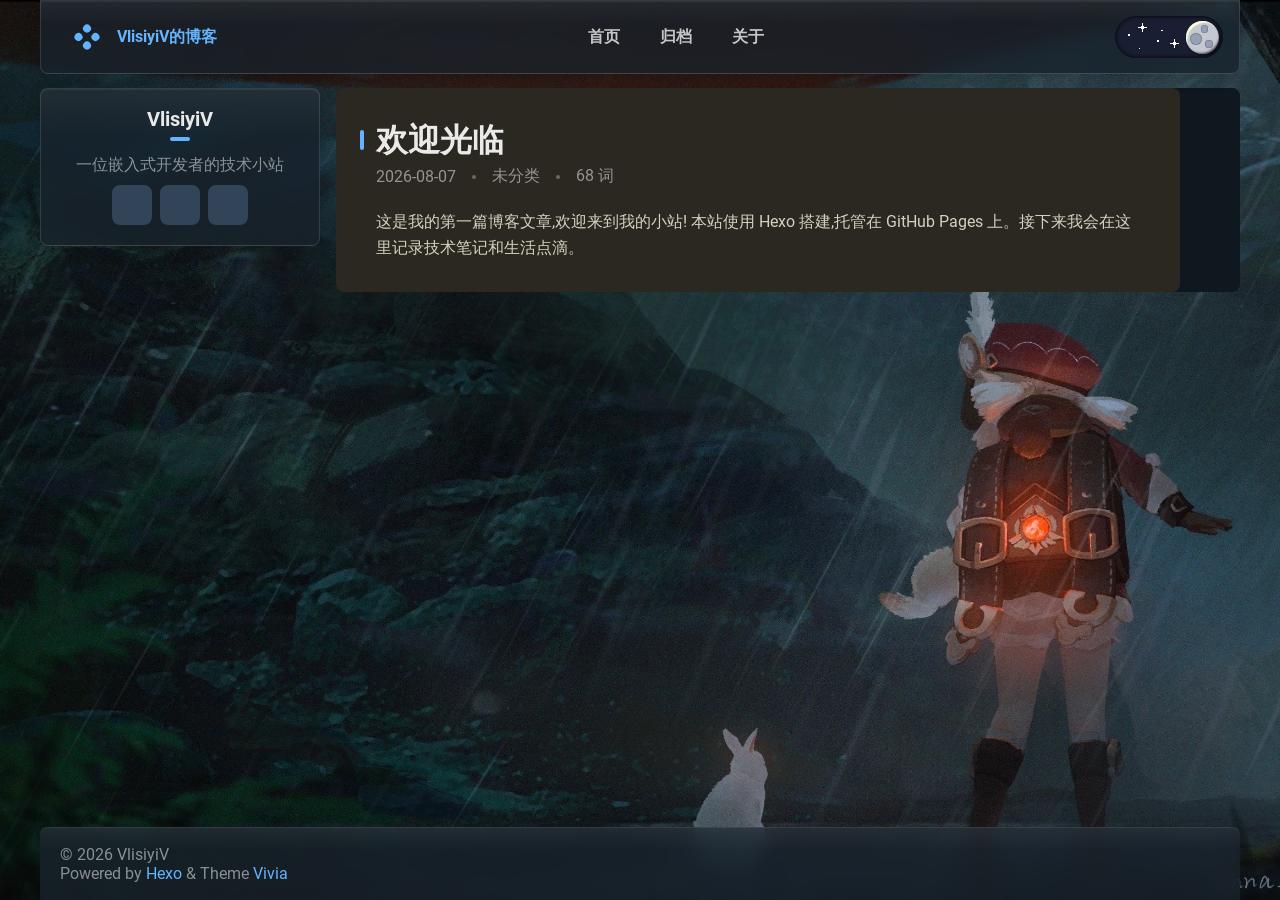
==== index.html @ 34c30e83 "Site updated: 2026-08-07 17:20:57" ====
<!DOCTYPE html>


<html theme="dark" showBanner="true" hasBanner="false" > 
<link href="https://cdn.staticfile.org/font-awesome/6.4.2/css/fontawesome.min.css" rel="stylesheet">
<link href="https://cdn.staticfile.org/font-awesome/6.4.2/css/brands.min.css" rel="stylesheet">
<link href="https://cdn.staticfile.org/font-awesome/6.4.2/css/solid.min.css" rel="stylesheet">
<script src="/js/color.global.min.js" ></script>
<script src="/js/load-settings.js" ></script>
<head>
  <meta charset="utf-8">
  
  
  

  
  <title>VlisiyiV的博客</title>
  <meta name="viewport" content="width=device-width, initial-scale=1, shrink-to-fit=no">

  <link rel="preload" href="/css/fonts/Roboto-Regular.ttf" as="font" type="font/ttf" crossorigin="anonymous">
  <link rel="preload" href="/css/fonts/Roboto-Bold.ttf" as="font" type="font/ttf" crossorigin="anonymous">

  <meta name="description" content="VlisiyiV 的个人博客，分享嵌入式开发、硬件 DIY、树莓派、ESP8266&#x2F;ESP32 单片机等折腾经验">
<meta property="og:type" content="website">
<meta property="og:title" content="VlisiyiV的博客">
<meta property="og:url" content="https://blog.033280721.xyz/index.html">
<meta property="og:site_name" content="VlisiyiV的博客">
<meta property="og:description" content="VlisiyiV 的个人博客，分享嵌入式开发、硬件 DIY、树莓派、ESP8266&#x2F;ESP32 单片机等折腾经验">
<meta property="og:locale" content="zh_CN">
<meta property="article:author" content="VlisiyiV">
<meta property="article:tag" content="ESP32">
<meta property="article:tag" content="ESP8266">
<meta property="article:tag" content="单片机">
<meta property="article:tag" content="博客">
<meta property="article:tag" content="嵌入式开发">
<meta property="article:tag" content="树莓派">
<meta property="article:tag" content="硬件DIY">
<meta name="twitter:card" content="summary">
  
  
    <link rel="icon" media="(prefers-color-scheme: light)" href="/images/favicon-light-32.png" sizes="32x32">
    <link rel="icon" media="(prefers-color-scheme: light)" href="/images/favicon-light-128.png" sizes="128x128">
    <link rel="icon" media="(prefers-color-scheme: light)" href="/images/favicon-light-180.png" sizes="180x180">
    <link rel="icon" media="(prefers-color-scheme: light)" href="/images/favicon-light-192.png" sizes="192x192">
    <link rel="icon" media="(prefers-color-scheme: dark)" href="/images/favicon-dark-32.png" sizes="32x32">
    <link rel="icon" media="(prefers-color-scheme: dark)" href="/images/favicon-dark-128.png" sizes="128x128">
    <link rel="icon" media="(prefers-color-scheme: dark)" href="/images/favicon-dark-180.png" sizes="180x180">
    <link rel="icon" media="(prefers-color-scheme: dark)" href="/images/favicon-dark-192.png" sizes="192x192">
  
  
  <link rel="stylesheet" href="/css/style.css?v=20260807t">
<meta name="generator" content="Hexo 8.1.2"></head>

<body>
  
   
  <div id="main-grid" class="  ">
    <div id="nav" class=" is_home "  >
      <navbar id="navbar">
  <nav id="title-nav">
    <a href="/">
      <div id="vivia-logo">
        <div class="dot"></div>
        <div class="dot"></div>
        <div class="dot"></div>
        <div class="dot"></div>
      </div>
      <div>VlisiyiV的博客 </div>
    </a>
  </nav>
  <nav id="main-nav">
    
      <a class="main-nav-link" href="/">首页</a>
    
      <a class="main-nav-link" href="/archives">归档</a>
    
      <a class="main-nav-link" href="/about">关于</a>
    
  </nav>
  <nav id="sub-nav">
    <div id="daynight-btn" class="nav-icon" title="toggle_theme">
      <div class="dn-components">
        <div class="dn-main-button">
          <div class="dn-moon"></div>
          <div class="dn-moon"></div>
          <div class="dn-moon"></div>
        </div>
        <div class="dn-daytime-backgrond"></div>
        <div class="dn-daytime-backgrond"></div>
        <div class="dn-daytime-backgrond"></div>
        <div class="dn-cloud">
          <div class="dn-cloud-son"></div>
          <div class="dn-cloud-son"></div>
          <div class="dn-cloud-son"></div>
          <div class="dn-cloud-son"></div>
          <div class="dn-cloud-son"></div>
          <div class="dn-cloud-son"></div>
        </div>
        <div class="dn-cloud dn-cloud-light">
          <div class="dn-cloud-son"></div>
          <div class="dn-cloud-son"></div>
          <div class="dn-cloud-son"></div>
          <div class="dn-cloud-son"></div>
          <div class="dn-cloud-son"></div>
          <div class="dn-cloud-son"></div>
        </div>
        <div class="dn-stars">
          <div class="dn-star big"><div class="dn-star-son"></div><div class="dn-star-son"></div><div class="dn-star-son"></div><div class="dn-star-son"></div></div>
          <div class="dn-star big"><div class="dn-star-son"></div><div class="dn-star-son"></div><div class="dn-star-son"></div><div class="dn-star-son"></div></div>
          <div class="dn-star medium"><div class="dn-star-son"></div><div class="dn-star-son"></div><div class="dn-star-son"></div><div class="dn-star-son"></div></div>
          <div class="dn-star medium"><div class="dn-star-son"></div><div class="dn-star-son"></div><div class="dn-star-son"></div><div class="dn-star-son"></div></div>
          <div class="dn-star small"><div class="dn-star-son"></div><div class="dn-star-son"></div><div class="dn-star-son"></div><div class="dn-star-son"></div></div>
          <div class="dn-star small"><div class="dn-star-son"></div><div class="dn-star-son"></div><div class="dn-star-son"></div><div class="dn-star-son"></div></div>
        </div>
      </div>
    </div>
    
    <div id="nav-menu-btn" class="nav-icon">
      <svg xmlns="http://www.w3.org/2000/svg" height="20" viewBox="0 -960 960 960" width="20"><path d="M177.37-252.282q-17.453 0-29.477-11.964-12.024-11.963-12.024-29.326t12.024-29.537q12.024-12.174 29.477-12.174h605.26q17.453 0 29.477 11.964 12.024 11.963 12.024 29.326t-12.024 29.537q-12.024 12.174-29.477 12.174H177.37Zm0-186.218q-17.453 0-29.477-11.963-12.024-11.964-12.024-29.326 0-17.363 12.024-29.537T177.37-521.5h605.26q17.453 0 29.477 11.963 12.024 11.964 12.024 29.326 0 17.363-12.024 29.537T782.63-438.5H177.37Zm0-186.217q-17.453 0-29.477-11.964-12.024-11.963-12.024-29.326t12.024-29.537q12.024-12.174 29.477-12.174h605.26q17.453 0 29.477 11.964 12.024 11.963 12.024 29.326t-12.024 29.537q-12.024 12.174-29.477 12.174H177.37Z"/></svg>
    </div>
  </nav>
</navbar>
<div id="nav-dropdown" class="hidden">
  <div id="dropdown-link-list">
    
      <a class="nav-dropdown-link" href="/">首页</a>
    
      <a class="nav-dropdown-link" href="/archives">归档</a>
    
      <a class="nav-dropdown-link" href="/about">关于</a>
    
     
    </div>
</div>
<script>
  let dropdownBtn = document.getElementById("nav-menu-btn");
  let dropdownEle = document.getElementById("nav-dropdown");
  dropdownBtn.onclick = function() {
    dropdownEle.classList.toggle("hidden");
  }
</script>
    </div>
    <div id="sidebar-wrapper">
      <sidebar id="sidebar">
  
    <div class="widget-wrap">
  <div class="info-card">
    <div class="avatar">
      
      <div class="img-dim"></div>
    </div>
    <div class="info">
      <div class="username">VlisiyiV </div>
      <div class="dot"></div>
      <div class="subtitle">一位嵌入式开发者的技术小站 </div>
      <div class="link-list">
        
          <a class="link-btn" target="_blank" rel="noopener" href="https://github.com/VlisiyiV" title="GitHub"><i class="fa-brands fa-github"></i></a>
        
          <a class="link-btn" target="_blank" rel="noopener" href="https://space.bilibili.com/592669612" title="Bilibili"><i class="fa-brands fa-bilibili"></i></a>
        
          <a class="link-btn" href="mailto:lisiyi@033280721.xyz" title="Email"><i class="fa-solid fa-envelope"></i></a>
         
      </div>  
    </div>
  </div>
</div>

  
  <div class="sticky">
    
      



    
      

    
  </div>
</sidebar>
    </div>
    <div id="content-body">
      
   


<article id="post-welcome" class="h-entry article article-type-post" itemprop="blogPost" itemscope itemtype="https://schema.org/BlogPosting">
   
  <div class="article-inner">
    <div class="article-main">
      <header class="article-header">
        
<div class="main-title-bar">
  <div class="main-title-dot"></div>
  
    
      <h1 itemprop="name">
        <a class="p-name article-title" href="/2026/08/07/welcome/">欢迎光临</a>
      </h1>
    
  
</div>

        <div class='meta-info-bar'>
          <div class="meta-info">
  <time class="dt-published" datetime="2026-08-07T05:35:00.000Z" itemprop="datePublished">2026-08-07</time>
</div>
          <div class="need-seperator meta-info">
            <div class="meta-cate-flex">
  
    未分类 
   
</div>
  
          </div>
          <div class="wordcount need-seperator meta-info">
            68 词 
          </div>
        </div>
        
      </header>
      <div class="e-content article-entry" itemprop="articleBody">
        
          <div class="truncate-text">
            
              这是我的第一篇博客文章,欢迎来到我的小站!
本站使用 Hexo 搭建,托管在 GitHub Pages 上。接下来我会在这里记录技术笔记和生活点滴。

            
          </div>
        
      </div>

         
    </div>
    
     
    <a class="right-panel  non-pic  "
      
      href="/2026/08/07/welcome/" 
    >
       
      <i class="fa-solid fa-angle-right non-pic"></i>
       
    </a>
     
  </div>
  
</article>











    </div>
    <div id="footer-wrapper">
      <footer id="footer">
  
  <div id="footer-info" class="inner">
    
    &copy; 2026 VlisiyiV<br>
    Powered by <a href="https://hexo.io/" target="_blank">Hexo</a> & Theme <a target="_blank" rel="noopener" href="https://github.com/saicaca/hexo-theme-vivia">Vivia</a>
  </div>
</footer>

    </div>
    <div class="back-to-top-wrapper">
    <button id="back-to-top-btn" class="back-to-top-btn hide" onclick="topFunction()">
        <i class="fa-solid fa-angle-up"></i>
    </button>
</div>

<script>
    function topFunction() {
        window.scroll({ top: 0, behavior: 'smooth' });
    }
    let btn = document.getElementById('back-to-top-btn');
    function scrollFunction() {
        if (document.body.scrollTop > 600 || document.documentElement.scrollTop > 600) {
            btn.classList.remove('hide')
        } else {
            btn.classList.add('hide')
        }
    }
    window.onscroll = function() {
        scrollFunction();
    }
</script>

  </div>
  <script src="/js/light-dark-switch.js"></script>
</body>
</html>
---- css/style.css ----
:root {
  --neut-L90: rgba(255,255,255,0.9);
  --neut-L75: rgba(255,255,255,0.75);
  --neut-L50: rgba(255,255,255,0.5);
  --neut-L30: rgba(255,255,255,0.3);
  --neut-L10: rgba(255,255,255,0.1);
  --banner-dim: rgba(0,0,0,0.2);
  --primary-hue: 250;
  --glass-bg: rgba(26,34,43,0.8);
  --glass-shine: rgba(255,255,255,0.05);
  --glass-border: rgba(255,255,255,0.12);
  --main-title: rgba(255,255,255,0.9);
  --btn-content: var(--neut-L75);
  --btn-content-hover: var(--btn-content);
  --card-btn-bg: var(--card-background);
  --card-btn-icon: var(--primary);
  --btn-text-neutral-text: var(--neut-L75);
  --btn-text-content: var(--primary);
  --btn-text-light-text: var(--primary);
  --title-hover: var(--primary);
  --light-dot: var(--primary);
  --article-meta: rgba(255,255,255,0.5);
  --article-text: rgba(245,238,218,0.85);
  --info-name: rgba(255,255,255,0.9);
  --info-sub: rgba(255,255,255,0.5);
  --link: var(--primary);
  --color-picker-border: var(--primary);
  --color-picker-thumb: var(--primary);
  --pagenav-curr-bg: var(--primary);
  --widget-title: var(--main-title);
  --archive-year: var(--neut-L75);
  --archive-date: var(--neut-L50);
  --archive-title: var(--neut-L75);
  --archive-tags: var(--neut-L30);
  --archive-dashline: var(--neut-L10);
  --primary-btn-bg: var(--primary);
  --img-overlay: rgba(0,0,0,0.1);
  --sidebar-width: 280px;
  --display-light-icon: 0;
  --display-dark-icon: 1;
}
@supports (color: oklch(0 0 0)) {
  :root {
    --primary: oklch(0.75 0.14 var(--primary-hue));
    --nav-dropdown-bg: oklch(0.2 0.02 var(--primary-hue));
    --page-background: oklch(0.16 0.014 var(--primary-hue));
    --card-background: oklch(0.25 0.02 var(--primary-hue));
    --btn-bg: oklch(0.38 0.04 var(--primary-hue));
    --btn-hover: oklch(0.45 0.045 var(--primary-hue));
    --btn-active: oklch(0.5 0.05 var(--primary-hue));
    --card-btn-hover: oklch(0.3 0.03 var(--primary-hue));
    --card-btn-active: oklch(0.35 0.035 var(--primary-hue));
    --btn-text-hover: oklch(0.2 0.02 var(--primary-hue));
    --btn-text-active: oklch(0.17 0.017 var(--primary-hue));
    --timeline-dim-dot: oklch(0.5 0.05 var(--primary-hue));
    --title-active: oklch(0.65 0.12 var(--primary-hue));
    --tag-dot: oklch(0.25 0.02 var(--primary-hue));
    --highlight-selection: oklch(0.35 0.035 var(--primary-hue));
    --article-code-bg: oklch(0.4 0.04 var(--primary-hue));
    --article-block: oklch(0.2 0.02 var(--primary-hue));
    --link-hover-bg: oklch(0.4 0.08 var(--primary-hue));
    --link-active-bg: oklch(0.35 0.07 var(--primary-hue));
    --blockquote-bg: oklch(0.2 0.02 var(--primary-hue));
    --color-picker-range: oklch(0.4 0.04 var(--primary-hue));
    --badge-bg: oklch(0.75 0.12 var(--primary-hue));
    --text-on-light: oklch(0.25 0.02 var(--primary-hue));
    --pagenav-curr-text: oklch(0.25 0.02 var(--primary-hue));
    --input-field: oklch(0.2 0.02 var(--primary-hue));
    --primary-btn-text: oklch(0.25 0.02 var(--primary-hue));
    --enter-btn-bg: oklch(0.2 0.02 var(--primary-hue));
    --enter-btn-hover: oklch(0.3 0.03 var(--primary-hue));
    --enter-btn-active: oklch(0.35 0.035 var(--primary-hue));
    --selection-bg: oklch(0.4 0.08 var(--primary-hue));
    --code-block-selection-bg: oklch(0.4 0.08 var(--primary-hue));
  }
}
@supports not (color: oklch(0 0 0)) {
  :root {
    --primary: #63b3ff;
    --nav-dropdown-bg: #0f171f;
    --page-background: #090e13;
    --card-background: #1a222b;
    --btn-bg: #324457;
    --btn-hover: #42576e;
    --btn-active: #4d667f;
    --card-btn-hover: #222f3c;
    --card-btn-active: #2d3c4c;
    --btn-text-hover: #0f171f;
    --btn-text-active: #0a1017;
    --timeline-dim-dot: #4d667f;
    --title-active: #5194d5;
    --tag-dot: #1a222b;
    --highlight-selection: #2d3c4c;
    --article-code-bg: #374a5d;
    --article-block: #0f171f;
    --link-hover-bg: #224a71;
    --link-active-bg: #1b3c5d;
    --blockquote-bg: #0f171f;
    --color-picker-range: #374a5d;
    --badge-bg: #70b3f7;
    --text-on-light: #1a222b;
    --pagenav-curr-text: #1a222b;
    --input-field: #0f171f;
    --primary-btn-text: #1a222b;
    --enter-btn-bg: #0f171f;
    --enter-btn-hover: #222f3c;
    --enter-btn-active: #2d3c4c;
    --selection-bg: #224a71;
    --code-block-selection-bg: #224a71;
  }
}
:root[theme='light'] {
  --card-background: #fff;
  --glass-bg: rgba(255,255,255,0.6);
  --glass-shine: rgba(255,255,255,0.45);
  --glass-border: rgba(255,255,255,0.65);
  --banner-dim: none;
  --neut-L90: rgba(0,0,0,0.9);
  --neut-L75: rgba(0,0,0,0.75);
  --neut-L50: rgba(0,0,0,0.5);
  --neut-L30: rgba(0,0,0,0.3);
  --neut-L10: rgba(0,0,0,0.1);
  --main-title: rgba(0,0,0,0.9);
  --article-meta: rgba(0,0,0,0.5);
  --article-text: rgba(85,85,85,0.85);
  --btn-text-neutral-text: rgba(0,0,0,0.75);
  --info-name: rgba(0,0,0,0.9);
  --info-sub: rgba(0,0,0,0.5);
  --tag-dot: var(--btn-content);
  --img-overlay: rgba(0,0,0,0);
  --pagenav-curr-text: rgba(255,255,255,0.9);
  --primary-btn-text: rgba(255,255,255,0.9);
  --display-light-icon: 1;
  --display-dark-icon: 0;
}
@supports (color: oklch(0 0 0)) {
  :root[theme='light'] {
    --primary: oklch(0.7 0.14 var(--primary-hue));
    --page-background: oklch(0.95 0.01 var(--primary-hue));
    --nav-dropdown-bg: oklch(0.98 0.005 var(--primary-hue));
    --btn-bg: oklch(0.95 0.025 var(--primary-hue));
    --btn-content: oklch(0.55 0.12 var(--primary-hue));
    --btn-hover: oklch(0.9 0.05 var(--primary-hue));
    --btn-active: oklch(0.85 0.08 var(--primary-hue));
    --btn-text-hover: oklch(0.95 0.025 var(--primary-hue));
    --btn-text-active: oklch(0.98 0.01 var(--primary-hue));
    --btn-text-content: oklch(0.7 0.14 var(--primary-hue));
    --card-btn-hover: oklch(0.98 0.005 var(--primary-hue));
    --card-btn-active: oklch(0.9 0.03 var(--primary-hue));
    --title-active: oklch(0.6 0.12 var(--primary-hue));
    --link-hover-bg: oklch(0.95 0.025 var(--primary-hue));
    --link-active-bg: oklch(0.9 0.05 var(--primary-hue));
    --article-code-bg: oklch(0.95 0.02 var(--primary-hue));
    --blockquote-bg: oklch(0.98 0.005 var(--primary-hue));
    --badge-bg: oklch(0.95 0.02 var(--primary-hue));
    --text-on-light: oklch(0.55 0.12 var(--primary-hue));
    --color-picker-range: oklch(0.95 0.02 var(--primary-hue));
    --input-field: oklch(0.98 0.005 var(--primary-hue));
    --enter-btn-bg: oklch(0.98 0.005 var(--primary-hue));
    --enter-btn-hover: oklch(0.96 0.015 var(--primary-hue));
    --enter-btn-active: oklch(0.9 0.03 var(--primary-hue));
    --selection-bg: oklch(0.9 0.05 var(--primary-hue));
  }
}
@supports not (color: oklch(0 0 0)) {
  :root[theme='light'] {
    --primary: #53a3f2;
    --page-background: #eaeff5;
    --nav-dropdown-bg: #f6f9fc;
    --btn-bg: #e2f0ff;
    --btn-content: #3275b4;
    --btn-hover: #c6e1ff;
    --btn-active: #a6d2ff;
    --btn-text-hover: #e2f0ff;
    --btn-text-active: #f4f9ff;
    --btn-text-content: #53a3f2;
    --card-btn-hover: #f6f9fc;
    --card-btn-active: #d0e0f2;
    --title-active: #4284c5;
    --link-hover-bg: #e2f0ff;
    --link-active-bg: #c6e1ff;
    --article-code-bg: #e5f0fc;
    --blockquote-bg: #f6f9fc;
    --badge-bg: #e5f0fc;
    --text-on-light: #3275b4;
    --color-picker-range: #e5f0fc;
    --input-field: #f6f9fc;
    --enter-btn-bg: #f6f9fc;
    --enter-btn-hover: #ebf3fc;
    --enter-btn-active: #d0e0f2;
    --selection-bg: #c6e1ff;
  }
}
body {
  width: 100%;
}
body:before,
body:after {
  content: "";
  display: table;
}
body:after {
  clear: both;
}
html,
body,
div,
span,
applet,
object,
iframe,
h1,
h2,
h3,
h4,
h5,
h6,
p,
blockquote,
pre,
a,
abbr,
acronym,
address,
big,
cite,
code,
del,
dfn,
em,
img,
ins,
kbd,
q,
s,
samp,
small,
strike,
strong,
sub,
sup,
tt,
var,
dl,
dt,
dd,
ol,
ul,
li,
fieldset,
form,
label,
legend,
table,
caption,
tbody,
tfoot,
thead,
tr,
th,
td {
  margin: 0;
  padding: 0;
  border: 0;
  outline: 0;
  font-weight: inherit;
  font-style: inherit;
  font-family: inherit;
  font-size: 100%;
  vertical-align: baseline;
}
body {
  line-height: 1;
  color: #000;
  background: #fff;
}
ol,
ul {
  list-style: none;
}
table {
  border-collapse: separate;
  border-spacing: 0;
  vertical-align: middle;
}
caption,
th,
td {
  text-align: left;
  font-weight: normal;
  vertical-align: middle;
}
a img {
  border: none;
}
a {
  text-decoration: none;
}
@font-face {
  font-family: Roboto;
  font-style: normal;
  font-weight: 400;
  src: url("fonts/Roboto-Regular.ttf") format("truetype");
}
@font-face {
  font-family: Roboto;
  font-style: normal;
  font-weight: 700;
  src: url("fonts/Roboto-Bold.ttf") format("truetype");
}
body,
#container {
  overflow-x: hidden;
  height: 100%;
}
body {
  font: 16px "Roboto", -apple-system, BlinkMacSystemFont, "Segoe UI", "Oxygen", "Ubuntu", "Cantarell", "Fira Sans", "Droid Sans", "Helvetica Neue", sans-serif;
  -webkit-text-size-adjust: 100%;
  background-color: #eef0f4;
  background-image: url("../images/bg-light.png");
  background-size: cover;
  background-position: center;
  background-repeat: no-repeat;
  background-attachment: fixed;
  isolation: isolate;
  -webkit-transition: background-color 0.5s ease-out, color 0.15s ease-out;
  -moz-transition: background-color 0.5s ease-out, color 0.15s ease-out;
  -ms-transition: background-color 0.5s ease-out, color 0.15s ease-out;
  transition: background-color 0.5s ease-out, color 0.15s ease-out;
}
body::before {
  content: '';
  position: fixed;
  top: 0;
  left: 0;
  width: 100%;
  height: 100%;
  background-image: url("../images/bg-dark.jpg");
  background-size: cover;
  background-position: center;
  background-repeat: no-repeat;
  background-color: #090e13;
  opacity: 0;
  -webkit-transition: opacity 0.5s ease-out;
  -moz-transition: opacity 0.5s ease-out;
  -ms-transition: opacity 0.5s ease-out;
  transition: opacity 0.5s ease-out;
  z-index: -1;
  pointer-events: none;
}
html[theme="dark"] body {
  background-color: #090e13;
}
html[theme="dark"] body::before {
  opacity: 1;
}

#main-grid {
  grid-template-columns: min(30%, var(--sidebar-width)) auto;
  grid-template-rows: auto auto auto;
}
#main-grid.right-sidebar {
  grid-template-columns: auto min(30%, var(--sidebar-width));
}
#main-grid {
  display: grid;
  max-width: 1200px;
  min-height: 100vh;
  grid-template-rows: auto 1fr auto;
  margin: auto;
  position: relative;
  grid-gap: 16px;
}
#main-grid #nav {
  grid-column-start: 1;
  grid-column-end: 3;
  -webkit-transition: height 0.15s ease-out;
  -moz-transition: height 0.15s ease-out;
  -ms-transition: height 0.15s ease-out;
  transition: height 0.15s ease-out;
}
#main-grid #sidebar-wrapper {
  grid-row: 2;
  grid-column: 1;
}
#main-grid #content-body {
  grid-column: 2;
  grid-row: 2;
  overflow: auto;
}
#main-grid #footer-wrapper {
  grid-row: 3;
  grid-column-start: 1;
  grid-column-end: 3;
}
#main-grid.right-sidebar #sidebar-wrapper {
  grid-column: 2;
}
#main-grid.right-sidebar #content-body {
  grid-column: 1;
}
@media screen and (max-width: 767px) {
  #main-grid {
    grid-template-columns: auto auto;
  }
  #main-grid #sidebar-wrapper {
    grid-row: 3;
    grid-column-start: 1;
    grid-column-end: 3;
    margin-top: 48px;
  }
  #main-grid #content-body {
    grid-column-start: 1;
    grid-column-end: 3;
  }
  #main-grid #footer-wrapper {
    grid-row: 4;
  }
}
@media screen and (min-width: 768px) and (max-width: 1023px) {
  #main-grid {
    grid-template-columns: auto auto;
  }
  #main-grid #sidebar-wrapper {
    grid-row: 3;
    grid-column-start: 1;
    grid-column-end: 3;
    margin-top: 48px;
  }
  #main-grid #content-body {
    grid-column-start: 1;
    grid-column-end: 3;
  }
  #main-grid #footer-wrapper {
    grid-row: 4;
  }
}
#main {
  position: relative;
}
.clear {
  clear: both;
}
#container {
  position: relative;
}
#back-to-top-btn {
  filter: drop-shadow(0px 4px 4px rgba(0,0,0,0.01));
}
.img-dim {
  width: 100%;
  height: 100%;
  background: var(--img-overlay);
  position: absolute;
  -webkit-transition: background 0.15s ease-out;
  -moz-transition: background 0.15s ease-out;
  -ms-transition: background 0.15s ease-out;
  transition: background 0.15s ease-out;
}
::selection {
  background-color: var(--selection-bg);
}
.article-date,
.article-category-link,
.archive-year {
  text-decoration: none;
  text-transform: uppercase;
  letter-spacing: 2px;
  color: #999;
  margin-bottom: 1em;
  margin-left: 5px;
  line-height: 1em;
  text-shadow: 0 1px #fff;
  font-weight: bold;
}
.archive-article-inner {
  background: #fff;
  -webkit-box-shadow: 1px 2px 3px #ddd;
  box-shadow: 1px 2px 3px #ddd;
  border: 1px solid #ddd;
  border-radius: 3px;
}
navbar,
.article-inner,
#article-nav .article-nav-btn,
.comment-card,
.wl-comment-card,
#page-nav #num-bar,
#page-nav .page-nav-btn,
.archive-main-card,
.back-to-top-btn,
.widget,
.info-card {
  background: var(--card-background);
  border-radius: 8px;
  -webkit-transition: background 0.15s ease-out;
  -moz-transition: background 0.15s ease-out;
  -ms-transition: background 0.15s ease-out;
  transition: background 0.15s ease-out;
}
navbar,
#page-nav #num-bar,
#page-nav .page-nav-btn,
.archive-main-card,
.widget,
.info-card {
  background: -webkit-linear-gradient(270deg, var(--glass-shine), transparent 30%), var(--glass-bg);
  background: -moz-linear-gradient(270deg, var(--glass-shine), transparent 30%), var(--glass-bg);
  background: -ms-linear-gradient(270deg, var(--glass-shine), transparent 30%), var(--glass-bg);
  background: linear-gradient(180deg, var(--glass-shine), transparent 30%), var(--glass-bg);
  backdrop-filter: blur(10px) saturate(1.6);
  -webkit-backdrop-filter: blur(10px) saturate(1.6);
  border: 1px solid var(--glass-border);
  -webkit-box-shadow: inset 0 1px 0 rgba(255,255,255,0.06), 0 4px 16px rgba(0,0,0,0.1);
  box-shadow: inset 0 1px 0 rgba(255,255,255,0.06), 0 4px 16px rgba(0,0,0,0.1);
}
.article-tag-list-link,
.widget-tag-list-link,
.info-card .link-list .link-btn {
  background: var(--btn-bg);
  border-radius: 8px;
  color: var(--btn-content);
  -webkit-transition: background 0.15s ease-out, color 0.15s ease-out;
  -moz-transition: background 0.15s ease-out, color 0.15s ease-out;
  -ms-transition: background 0.15s ease-out, color 0.15s ease-out;
  transition: background 0.15s ease-out, color 0.15s ease-out;
  cursor: pointer;
  border: none;
  display: -webkit-box;
  display: -moz-box;
  display: -webkit-flex;
  display: -ms-flexbox;
  display: box;
  display: flex;
  -webkit-box-pack: center;
  -moz-box-pack: center;
  -ms-flex-pack: center;
  -webkit-justify-content: center;
  justify-content: center;
  -webkit-box-align: center;
  -moz-box-align: center;
  -ms-flex-align: center;
  -webkit-align-items: center;
  align-items: center;
}
.article-tag-list-link:hover,
.widget-tag-list-link:hover,
.info-card .link-list .link-btn:hover {
  color: var(--btn-content-hover);
  background: var(--btn-hover);
}
.article-tag-list-link:active,
.widget-tag-list-link:active,
.info-card .link-list .link-btn:active {
  background: var(--btn-active);
}
#article-nav .article-nav-btn,
.back-to-top-btn {
  display: -webkit-box;
  display: -moz-box;
  display: -webkit-flex;
  display: -ms-flexbox;
  display: box;
  display: flex;
  -webkit-box-pack: center;
  -moz-box-pack: center;
  -ms-flex-pack: center;
  -webkit-justify-content: center;
  justify-content: center;
  -webkit-box-align: center;
  -moz-box-align: center;
  -ms-flex-align: center;
  -webkit-align-items: center;
  align-items: center;
}
#article-nav .article-nav-btn:hover,
.back-to-top-btn:hover {
  background: var(--card-btn-hover);
}
#article-nav .article-nav-btn:active,
.back-to-top-btn:active {
  background: var(--card-btn-active);
}
.article-tag-list-link,
.widget-tag-list-link {
  height: 32px;
  padding: 0 12px;
  font-size: 14px;
}
.article-title,
.comment-card .main-title,
.wl-comment-card .main-title,
.archive-main-card .archive-title {
  text-decoration: none;
  font-size: 32px;
  font-weight: bold;
  color: var(--main-title);
  line-height: 40px;
  -webkit-transition: color 0.15s ease-out;
  -moz-transition: color 0.15s ease-out;
  -ms-transition: color 0.15s ease-out;
  transition: color 0.15s ease-out;
  position: relative;
}
@media screen and (max-width: 767px) {
  .article-title,
  .comment-card .main-title,
  .wl-comment-card .main-title,
  .archive-main-card .archive-title {
    font-size: 28px;
  }
}
.article-entry a,
#footer a {
  color: var(--link);
  border-radius: 6px;
  -webkit-transition: background 0.15s ease-out, color 0.15s ease-out, outline 0.15s ease-out;
  -moz-transition: background 0.15s ease-out, color 0.15s ease-out, outline 0.15s ease-out;
  -ms-transition: background 0.15s ease-out, color 0.15s ease-out, outline 0.15s ease-out;
  transition: background 0.15s ease-out, color 0.15s ease-out, outline 0.15s ease-out;
  padding: 3px;
  margin: -3px;
}
.article-entry a:hover,
#footer a:hover {
  background: var(--link-hover-bg);
}
.article-entry a:active,
#footer a:active {
  background: var(--link-active-bg);
}
.article-entry h1,
.widget h1 {
  font-size: 2em;
}
.article-entry h2,
.widget h2 {
  font-size: 1.5em;
}
.article-entry h3,
.widget h3 {
  font-size: 1.3em;
}
.article-entry h4,
.widget h4 {
  font-size: 1.2em;
}
.article-entry h5,
.widget h5 {
  font-size: 1em;
}
.article-entry h6,
.widget h6 {
  font-size: 1em;
  color: #999;
}
.article-entry hr,
.widget hr {
  border: 1px dashed #ddd;
}
.article-entry strong,
.widget strong {
  font-weight: bold;
}
.article-entry em,
.widget em,
.article-entry cite,
.widget cite {
  font-style: italic;
}
.article-entry sup,
.widget sup,
.article-entry sub,
.widget sub {
  font-size: 0.75em;
  line-height: 0;
  position: relative;
  vertical-align: baseline;
}
.article-entry sup,
.widget sup {
  top: -0.5em;
}
.article-entry sub,
.widget sub {
  bottom: -0.2em;
}
.article-entry small,
.widget small {
  font-size: 0.85em;
}
.article-entry acronym,
.widget acronym,
.article-entry abbr,
.widget abbr {
  border-bottom: 1px dotted;
}
.article-entry ul,
.widget ul,
.article-entry ol,
.widget ol,
.article-entry dl,
.widget dl {
  margin: 0 20px;
  line-height: 1.6em;
}
.article-entry ul ul,
.widget ul ul,
.article-entry ol ul,
.widget ol ul,
.article-entry ul ol,
.widget ul ol,
.article-entry ol ol,
.widget ol ol {
  margin-top: 0;
  margin-bottom: 0;
}
.article-entry ul,
.widget ul {
  list-style: disc;
}
.article-entry ol,
.widget ol {
  list-style: decimal;
}
.article-entry dt,
.widget dt {
  font-weight: bold;
}
:root #nav {
  height: 72px;
  z-index: 10;
}
@media screen and (max-width: 767px) {
  :root #nav {
    height: auto;
    min-height: 72px;
  }
}
@media screen and (min-width: 768px) and (max-width: 1023px) {
  :root #nav {
    height: auto;
    min-height: 72px;
  }
}
:root #banner {
  opacity: 0;
}
:root[showBanner="true"][hasBanner="true"] #nav {
  height: calc(40vh - 72px);
  filter: drop-shadow(0px 4px 4px rgba(0,0,0,0.04));
}
:root[showBanner="true"][hasBanner="true"] #nav.is_home {
  height: calc(60vh - 72px);
}
:root[showBanner="true"][hasBanner="true"] #banner {
  opacity: 1;
  top: 0;
}
@media screen and (min-width: 1024px) {
  :root[showBanner="true"][hasBanner="desktop"] #nav {
    height: calc(40vh - 72px);
    filter: drop-shadow(0px 4px 4px rgba(0,0,0,0.04));
  }
  :root[showBanner="true"][hasBanner="desktop"] #nav.is_home {
    height: calc(60vh - 72px);
  }
  :root[showBanner="true"][hasBanner="desktop"] #banner {
    opacity: 1;
    top: 0;
  }
}
html[theme="dark"] #banner-img-light {
  display: none;
}
html[theme="dark"] #banner-img-dark {
  display: block;
}
#banner {
  height: 40vh;
  width: 100%;
  position: absolute;
  overflow: hidden;
  -webkit-transition: opacity 0.15s ease-out, top 0.15s ease-out;
  -moz-transition: opacity 0.15s ease-out, top 0.15s ease-out;
  -ms-transition: opacity 0.15s ease-out, top 0.15s ease-out;
  transition: opacity 0.15s ease-out, top 0.15s ease-out;
  top: -40px;
}
#banner.hide {
  opacity: 0;
}
#banner.is_home {
  height: 60vh;
}
#banner img {
  height: 100%;
  width: 100%;
  object-fit: cover;
  object-position: center;
}
#banner #banner-img-dark {
  display: none;
}
#banner #banner-dim {
  height: 100%;
  width: 100%;
  position: absolute;
  top: 0;
  background: var(--banner-dim);
  -webkit-transition: background 0.15s ease-out;
  -moz-transition: background 0.15s ease-out;
  -ms-transition: background 0.15s ease-out;
  transition: background 0.15s ease-out;
}
navbar {
  height: 72px;
  display: -webkit-box;
  display: -moz-box;
  display: -webkit-flex;
  display: -ms-flexbox;
  display: box;
  display: flex;
  -webkit-box-pack: justify;
  -moz-box-pack: justify;
  -ms-flex-pack: justify;
  -webkit-justify-content: space-between;
  justify-content: space-between;
  -webkit-box-align: center;
  -moz-box-align: center;
  -ms-flex-align: center;
  -webkit-align-items: center;
  align-items: center;
  position: sticky;
  margin: 0 auto;
  border-radius: 0 0 8px 8px;
  top: 0;
}
#title-nav {
  margin-left: 16px;
}
#title-nav a {
  color: var(--btn-text-content);
  height: 52px;
  border-radius: 8px;
  -webkit-box-align: center;
  -moz-box-align: center;
  -ms-flex-align: center;
  -webkit-align-items: center;
  align-items: center;
  padding: 0 20px;
  display: -webkit-box;
  display: -moz-box;
  display: -webkit-flex;
  display: -ms-flexbox;
  display: box;
  display: flex;
  font-size: 16px;
  font-weight: bold;
  -webkit-transition: background 0.15s ease-out;
  -moz-transition: background 0.15s ease-out;
  -ms-transition: background 0.15s ease-out;
  transition: background 0.15s ease-out;
}
#title-nav a:hover {
  background: var(--btn-text-hover);
}
#title-nav a:active {
  background: var(--btn-text-active);
}
#title-nav a #vivia-logo {
  display: -webkit-box;
  display: -moz-box;
  display: -webkit-flex;
  display: -ms-flexbox;
  display: box;
  display: flex;
  -webkit-box-lines: multiple;
  -moz-box-lines: multiple;
  -webkit-flex-wrap: wrap;
  -ms-flex-wrap: wrap;
  flex-wrap: wrap;
  gap: 4px;
  width: 20px;
  height: 20px;
  -webkit-transform: rotate(45deg);
  -moz-transform: rotate(45deg);
  -ms-transform: rotate(45deg);
  transform: rotate(45deg);
  margin-right: 20px;
}
#title-nav a #vivia-logo .dot {
  height: 8px;
  width: 8px;
  border-radius: 50%;
  background: var(--btn-text-content);
}
#main-nav {
  float: left;
  display: -webkit-box;
  display: -moz-box;
  display: -webkit-flex;
  display: -ms-flexbox;
  display: box;
  display: flex;
  gap: 8px;
}
@media screen and (max-width: 767px) {
  #main-nav {
    display: none;
  }
}
@media screen and (min-width: 768px) and (max-width: 1023px) {
  #main-nav {
    display: none;
  }
}
.nav-icon,
.main-nav-link {
  float: left;
  color: var(--btn-text-neutral-text);
  fill: var(--btn-text-neutral-text);
  text-decoration: none;
  display: block;
  border-radius: 8px;
  -webkit-transition: background 0.15s ease-out, color 0.15s ease-out;
  -moz-transition: background 0.15s ease-out, color 0.15s ease-out;
  -ms-transition: background 0.15s ease-out, color 0.15s ease-out;
  transition: background 0.15s ease-out, color 0.15s ease-out;
}
.nav-icon:hover,
.main-nav-link:hover {
  background: var(--btn-text-hover);
  color: var(--btn-text-light-text);
  fill: var(--btn-text-light-text);
}
.nav-icon:active,
.main-nav-link:active {
  background: var(--btn-text-active);
}
.nav-icon {
  font-family: FontAwesome;
  text-align: center;
  font-size: 16px;
  width: 44px;
  height: 44px;
  display: -webkit-box;
  display: -moz-box;
  display: -webkit-flex;
  display: -ms-flexbox;
  display: box;
  display: flex;
  position: relative;
  cursor: pointer;
  -webkit-box-pack: center;
  -moz-box-pack: center;
  -ms-flex-pack: center;
  -webkit-justify-content: center;
  justify-content: center;
  -webkit-box-align: center;
  -moz-box-align: center;
  -ms-flex-align: center;
  -webkit-align-items: center;
  align-items: center;
}
@media screen and (max-width: 767px) {
  .nav-icon.mobile-hide {
    display: none;
  }
}
@media screen and (min-width: 768px) and (max-width: 1023px) {
  .nav-icon.mobile-hide {
    display: none;
  }
}
.nav-icon .rss {
  font-weight: 300;
}
.nav-icon .light-mode-icon {
  position: absolute;
  height: 20px;
  opacity: var(--display-light-icon);
  -webkit-transition: opacity 0.15s ease-out;
  -moz-transition: opacity 0.15s ease-out;
  -ms-transition: opacity 0.15s ease-out;
  transition: opacity 0.15s ease-out;
}
.nav-icon .dark-mode-icon {
  position: absolute;
  height: 20px;
  opacity: var(--display-dark-icon);
  -webkit-transition: opacity 0.15s ease-out;
  -moz-transition: opacity 0.15s ease-out;
  -ms-transition: opacity 0.15s ease-out;
  transition: opacity 0.15s ease-out;
}
@media screen and (min-width: 1024px) {
  #nav-menu-btn {
    display: none;
  }
}
#nav-dropdown {
  margin-top: -8px;
  background: var(--nav-dropdown-bg);
  -webkit-transition: background 0.15s ease-out, height 0.15s ease-out;
  -moz-transition: background 0.15s ease-out, height 0.15s ease-out;
  -ms-transition: background 0.15s ease-out, height 0.15s ease-out;
  transition: background 0.15s ease-out, height 0.15s ease-out;
  border-radius: 0 0 8px 8px;
  overflow: hidden;
  height: fit-content;
}
@media screen and (min-width: 1024px) {
  #nav-dropdown {
    display: none;
  }
}
#nav-dropdown.hidden {
  height: 0;
}
#nav-dropdown #dropdown-link-list {
  padding-top: 16px;
  padding-bottom: 8px;
}
#nav-dropdown #dropdown-link-list .nav-dropdown-link {
  display: -webkit-box;
  display: -moz-box;
  display: -webkit-flex;
  display: -ms-flexbox;
  display: box;
  display: flex;
  -webkit-box-align: center;
  -moz-box-align: center;
  -ms-flex-align: center;
  -webkit-align-items: center;
  align-items: center;
  padding-left: 32px;
  height: 40px;
  width: 100%;
  display: -webkit-box;
  display: -moz-box;
  display: -webkit-flex;
  display: -ms-flexbox;
  display: box;
  display: flex;
  color: var(--neut-L75);
  font-weight: bold;
  -webkit-transition: color 0.15s ease-out;
  -moz-transition: color 0.15s ease-out;
  -ms-transition: color 0.15s ease-out;
  transition: color 0.15s ease-out;
}
#nav-dropdown #dropdown-link-list .nav-dropdown-link:hover,
#nav-dropdown #dropdown-link-list .nav-dropdown-link:active {
  color: var(--primary);
}
.main-nav-link {
  font-weight: bold;
  height: 44px;
  padding: 0px 16px;
  display: -webkit-box;
  display: -moz-box;
  display: -webkit-flex;
  display: -ms-flexbox;
  display: box;
  display: flex;
  -webkit-box-align: center;
  -moz-box-align: center;
  -ms-flex-align: center;
  -webkit-align-items: center;
  align-items: center;
}
#main-nav-toggle {
  display: none;
}
#main-nav-toggle:before {
  content: "\f0c9";
}
@media screen and (max-width: 767px) {
  #main-nav-toggle {
    display: block;
  }
}
#sub-nav {
  margin-right: 16px;
  display: -webkit-box;
  display: -moz-box;
  display: -webkit-flex;
  display: -ms-flexbox;
  display: box;
  display: flex;
  gap: 4px;
}
.article {
  margin-bottom: 16px;
}
.article-inner {
  overflow: hidden;
  margin-bottom: 16px;
  display: -webkit-box;
  display: -moz-box;
  display: -webkit-flex;
  display: -ms-flexbox;
  display: box;
  display: flex;
}
.article-main {
  border-radius: 8px;
  z-index: 50;
  position: relative;
  background: var(--card-background);
  -webkit-transition: background 0.15s ease-out;
  -moz-transition: background 0.15s ease-out;
  -ms-transition: background 0.15s ease-out;
  transition: background 0.15s ease-out;
  width: 100%;
  margin-right: -16px;
  padding-bottom: 16px;
}
:root[theme='light'] .article-main {
  background: #f5f0e6;
}
:root[theme='dark'] .article-main {
  background: #2b2822;
}
.article-meta:before,
.article-meta:after {
  content: "";
  display: table;
}
.article-meta:after {
  clear: both;
}
.article-date {
  float: left;
}
.meta-info-bar {
  color: var(--article-meta);
  font-size: 16px;
  font-weight: medium;
  text-decoration: none;
  display: -webkit-box;
  display: -moz-box;
  display: -webkit-flex;
  display: -ms-flexbox;
  display: box;
  display: flex;
  -webkit-box-align: center;
  -moz-box-align: center;
  -ms-flex-align: center;
  -webkit-align-items: center;
  align-items: center;
}
.meta-info-bar * {
  white-space: nowrap;
}
.meta-info-bar .meta-info {
  -webkit-transition: color 0.15s ease-out, outline 0.15s ease-out, background 0.15s ease-out;
  -moz-transition: color 0.15s ease-out, outline 0.15s ease-out, background 0.15s ease-out;
  -ms-transition: color 0.15s ease-out, outline 0.15s ease-out, background 0.15s ease-out;
  transition: color 0.15s ease-out, outline 0.15s ease-out, background 0.15s ease-out;
}
.meta-info-bar a {
  color: var(--article-meta);
  border-radius: 6px;
  margin: -4px;
  padding: 4px;
}
.meta-info-bar a:hover {
  outline-color: var(--btn-bg);
  background: var(--btn-bg);
  color: var(--link);
}
.meta-info-bar .meta-cate-flex {
  display: -webkit-box;
  display: -moz-box;
  display: -webkit-flex;
  display: -ms-flexbox;
  display: box;
  display: flex;
  gap: 6px;
}
.meta-info-bar .meta-cate-flex * {
  -webkit-transition: background 0.15s ease-out, color 0.15s ease-out;
  -moz-transition: background 0.15s ease-out, color 0.15s ease-out;
  -ms-transition: background 0.15s ease-out, color 0.15s ease-out;
  transition: background 0.15s ease-out, color 0.15s ease-out;
}
.meta-info-bar .need-seperator {
  display: -webkit-box;
  display: -moz-box;
  display: -webkit-flex;
  display: -ms-flexbox;
  display: box;
  display: flex;
  -webkit-box-align: center;
  -moz-box-align: center;
  -ms-flex-align: center;
  -webkit-align-items: center;
  align-items: center;
}
.meta-info-bar .need-seperator:before {
  content: "";
  position: relative;
  -webkit-transition: background 0.15s ease-out;
  -moz-transition: background 0.15s ease-out;
  -ms-transition: background 0.15s ease-out;
  transition: background 0.15s ease-out;
  background: var(--neut-L30);
  height: 4px;
  width: 4px;
  border-radius: 50%;
  margin: 0 16px;
}
@media screen and (max-width: 767px) {
  .meta-info-bar .need-seperator:before {
    margin: 0 12px;
  }
}
.article-category-link {
  margin: 0 12px 1em;
}
.article-header {
  padding: 32px 40px 0;
}
@media screen and (max-width: 767px) {
  .article-header {
    padding: 32px 28px 0;
  }
}
.article-header h1 {
  margin-bottom: 0;
}
.article-header .meta-info-bar {
  margin-bottom: 6px;
}
.right-panel {
  display: -webkit-box;
  display: -moz-box;
  display: -webkit-flex;
  display: -ms-flexbox;
  display: box;
  display: flex;
  -webkit-box-pack: end;
  -moz-box-pack: end;
  -ms-flex-pack: end;
  -webkit-justify-content: flex-end;
  justify-content: flex-end;
  -webkit-box-align: center;
  -moz-box-align: center;
  -ms-flex-align: center;
  -webkit-align-items: center;
  align-items: center;
  background-size: cover;
  background-position: center center;
  background-repeat: no-repeat;
  -webkit-transition: all 0.15s ease-out;
  -moz-transition: all 0.15s ease-out;
  -ms-transition: all 0.15s ease-out;
  transition: all 0.15s ease-out;
}
@media screen and (max-width: 767px) {
  .right-panel {
    display: none;
  }
}
.right-panel.non-pic {
  min-width: 76px;
  background: var(--enter-btn-bg);
}
.right-panel.non-pic i {
  color: var(--primary);
  font-size: 24px;
  margin-right: 24px;
}
.right-panel.non-pic:hover {
  background: var(--enter-btn-hover);
}
.right-panel.non-pic:active {
  background: var(--enter-btn-active);
}
.right-panel.with-pic {
  -webkit-transition: 0.3s all ease-out;
  -moz-transition: 0.3s all ease-out;
  -ms-transition: 0.3s all ease-out;
  transition: 0.3s all ease-out;
  min-width: 35%;
}
.right-panel.with-pic .overlay {
  height: 100%;
  width: 100%;
  background: var(--img-overlay);
  -webkit-transition: background 0.15s ease-out;
  -moz-transition: background 0.15s ease-out;
  -ms-transition: background 0.15s ease-out;
  transition: background 0.15s ease-out;
  display: -webkit-box;
  display: -moz-box;
  display: -webkit-flex;
  display: -ms-flexbox;
  display: box;
  display: flex;
  -webkit-box-align: center;
  -moz-box-align: center;
  -ms-flex-align: center;
  -webkit-align-items: center;
  align-items: center;
  -webkit-box-pack: center;
  -moz-box-pack: center;
  -ms-flex-pack: center;
  -webkit-justify-content: center;
  justify-content: center;
}
.right-panel.with-pic .overlay i {
  opacity: 0;
  -webkit-transition: opacity 0.15s ease-out;
  -moz-transition: opacity 0.15s ease-out;
  -ms-transition: opacity 0.15s ease-out;
  transition: opacity 0.15s ease-out;
  margin-right: 0;
  color: #fff;
  font-size: 40px;
}
.right-panel.with-pic .non-pic {
  display: none;
}
.right-panel.with-pic .overlay:hover {
  background: rgba(0,0,0,0.5);
}
.right-panel.with-pic .overlay:hover i {
  display: block;
  opacity: 1;
}
.right-panel.with-pic .overlay:active {
  background: rgba(0,0,0,0.6);
}
.truncate-text {
  overflow: hidden;
  text-overflow: ellipsis;
  display: -webkit-box;
  -webkit-line-clamp: 3;
  line-clamp: 3;
  -webkit-box-orient: vertical;
  margin: 16px 0;
  line-height: 1.6em;
  word-break: break-word;
}
a.article-title:hover {
  color: var(--title-hover);
}
a.article-title:active {
  color: var(--title-active);
}
.article-title h1 {
  width: 100%;
}
.article-title h1 a {
  width: 100%;
}
.article-entry {
  color: var(--article-text);
  padding: 0 40px;
  -webkit-transition: color 0.15s ease-out;
  -moz-transition: color 0.15s ease-out;
  -ms-transition: color 0.15s ease-out;
  transition: color 0.15s ease-out;
}
.article-entry:before,
.article-entry:after {
  content: "";
  display: table;
}
.article-entry:after {
  clear: both;
}
@media screen and (max-width: 767px) {
  .article-entry {
    padding: 0 28px;
  }
}
.article-entry p,
.article-entry table {
  line-height: 1.6em;
  margin: 1.2em 0;
}
.article-entry h1,
.article-entry h2,
.article-entry h3,
.article-entry h4,
.article-entry h5,
.article-entry h6 {
  font-weight: bold;
}
.article-entry h1,
.article-entry h2,
.article-entry h3,
.article-entry h4,
.article-entry h5,
.article-entry h6 {
  line-height: 1.1em;
  margin: 1.1em 0;
}
.article-entry ul,
.article-entry ol,
.article-entry dl {
  margin-top: 1.6em;
  margin-bottom: 1.6em;
}
.article-entry img,
.article-entry video {
  max-width: 100%;
  border-radius: 8px;
  height: auto;
  display: block;
  margin: auto;
}
.article-entry iframe {
  border-radius: 8px;
  border: none;
}
.article-entry table {
  width: 100%;
  border-collapse: collapse;
  border-spacing: 0;
}
.article-entry th {
  font-weight: bold;
  border-bottom: 3px solid #ddd;
  padding-bottom: 0.5em;
}
.article-entry td {
  border-bottom: 1px solid #ddd;
  padding: 10px 0;
}
.article-entry blockquote {
  background: var(--blockquote-bg);
  padding: 0 24px;
  border-radius: 8px;
  display: -webkit-box;
  display: -moz-box;
  display: -webkit-flex;
  display: -ms-flexbox;
  display: box;
  display: flex;
  -webkit-box-orient: vertical;
  -moz-box-orient: vertical;
  -webkit-flex-direction: column;
  -ms-flex-direction: column;
  flex-direction: column;
  -webkit-box-lines: single;
  -moz-box-lines: single;
  -webkit-flex-wrap: nowrap;
  -ms-flex-wrap: nowrap;
  flex-wrap: nowrap;
  margin: 1.2em 0;
  -webkit-transition: background 0.15s ease-out;
  -moz-transition: background 0.15s ease-out;
  -ms-transition: background 0.15s ease-out;
  transition: background 0.15s ease-out;
}
.article-entry footer {
  font-size: 16px;
  margin: 1.6em 0;
  font-family: "Roboto", -apple-system, BlinkMacSystemFont, "Segoe UI", "Oxygen", "Ubuntu", "Cantarell", "Fira Sans", "Droid Sans", "Helvetica Neue", sans-serif;
  text-align: right;
}
.article-entry footer cite:before {
  content: "—";
  padding: 0 0.5em;
}
.article-entry .pullquote {
  text-align: left;
  width: 45%;
  margin: 0;
}
.article-entry .pullquote.left {
  margin-right: 1em;
  float: left;
}
.article-entry .pullquote.right {
  margin-left: 1em;
  float: right;
}
.article-entry .caption {
  color: #999;
  display: block;
  font-size: 0.9em;
  margin-top: 0.5em;
  position: relative;
  text-align: center;
}
.article-entry .video-container {
  position: relative;
  padding-top: 56.25%;
  height: 0;
  overflow: hidden;
  margin: 1.6em 0;
}
.article-entry .video-container iframe,
.article-entry .video-container object,
.article-entry .video-container embed {
  position: absolute;
  top: 0;
  left: 0;
  width: 100%;
  height: 100%;
  margin-top: 0;
}
.article-more-link {
  display: -webkit-box;
  display: -moz-box;
  display: -webkit-flex;
  display: -ms-flexbox;
  display: box;
  display: flex;
  -webkit-box-align: center;
  -moz-box-align: center;
  -ms-flex-align: center;
  -webkit-align-items: center;
  align-items: center;
  -webkit-box-pack: end;
  -moz-box-pack: end;
  -ms-flex-pack: end;
  -webkit-justify-content: flex-end;
  justify-content: flex-end;
  gap: 8px;
  float: right;
  line-height: 40px;
  color: var(--btn-text-content);
  text-decoration: none;
  font-size: 16px;
  font-weight: medium;
  padding-left: 24px;
  padding-right: 40px;
  border-radius: 8px 0 0 8px;
  -webkit-transition: background 0.15s ease-out, padding-right 0.15s ease-out;
  -moz-transition: background 0.15s ease-out, padding-right 0.15s ease-out;
  -ms-transition: background 0.15s ease-out, padding-right 0.15s ease-out;
  transition: background 0.15s ease-out, padding-right 0.15s ease-out;
}
.article-more-link:hover {
  padding-right: 36px;
  background: var(--btn-text-hover);
  text-decoration: none;
}
.article-footer {
  font-size: 0.85em;
  line-height: 1.6em;
  margin: 0 0 0 24px;
}
.article-footer:before,
.article-footer:after {
  content: "";
  display: table;
}
.article-footer:after {
  clear: both;
}
.widget-tag-list,
.article-tag-list {
  margin-top: 12px;
  display: -webkit-box;
  display: -moz-box;
  display: -webkit-flex;
  display: -ms-flexbox;
  display: box;
  display: flex;
  -webkit-box-lines: multiple;
  -moz-box-lines: multiple;
  -webkit-flex-wrap: wrap;
  -ms-flex-wrap: wrap;
  flex-wrap: wrap;
  row-gap: 10px;
  -webkit-column-gap: 8px;
  -moz-column-gap: 8px;
  column-gap: 8px;
}
.article-tag-list-link,
.widget-tag-list-link {
  color: var(--btn-content);
  font-size: 14px;
  font-weight: medium;
  display: -webkit-box;
  display: -moz-box;
  display: -webkit-flex;
  display: -ms-flexbox;
  display: box;
  display: flex;
  -webkit-box-align: center;
  -moz-box-align: center;
  -ms-flex-align: center;
  -webkit-align-items: center;
  align-items: center;
}
.article-tag-list-link:hover,
.widget-tag-list-link:hover {
  color: var(--btn-content-hover);
}
.article-tag-list-link:before {
  content: "";
  display: block;
  height: 4px;
  width: 4px;
  border-radius: 50%;
  background: var(--tag-dot);
  margin-right: 8px;
  -webkit-transition: background 0.15s ease-out;
  -moz-transition: background 0.15s ease-out;
  -ms-transition: background 0.15s ease-out;
  transition: background 0.15s ease-out;
}
@media screen and (max-width: 767px) {
  .article-tag-list-link:before {
    display: none;
  }
}
.article-comment-link {
  float: right;
}
.article-comment-link:before {
  content: "\f075";
  font-family: FontAwesome;
  padding-right: 8px;
}
.article-share-link {
  color: var(--btn-text-content);
  cursor: pointer;
  float: left;
  font-size: 16px;
  font-weight: medium;
  display: -webkit-box;
  display: -moz-box;
  display: -webkit-flex;
  display: -ms-flexbox;
  display: box;
  display: flex;
  -webkit-box-align: center;
  -moz-box-align: center;
  -ms-flex-align: center;
  -webkit-align-items: center;
  align-items: center;
  gap: 8px;
  padding: 0 16px;
  height: 40px;
  -webkit-transition: background 0.15s ease-out;
  -moz-transition: background 0.15s ease-out;
  -ms-transition: background 0.15s ease-out;
  transition: background 0.15s ease-out;
  border-radius: 8px;
}
.article-share-link:hover {
  background: var(--btn-text-hover);
  text-decoration: none;
}
#article-nav {
  position: relative;
  display: -webkit-box;
  display: -moz-box;
  display: -webkit-flex;
  display: -ms-flexbox;
  display: box;
  display: flex;
  gap: 16px;
}
#article-nav .article-nav-btn {
  width: 100%;
  height: 60px;
  display: -webkit-box;
  display: -moz-box;
  display: -webkit-flex;
  display: -ms-flexbox;
  display: box;
  display: flex;
  padding: 0 24px;
  gap: 20px;
  color: var(--neut-L75);
  font-weight: bold;
  font-size: 16px;
  overflow: hidden;
  -webkit-transition: background 0.15s ease-out, color 0.15s ease-out;
  -moz-transition: background 0.15s ease-out, color 0.15s ease-out;
  -ms-transition: background 0.15s ease-out, color 0.15s ease-out;
  transition: background 0.15s ease-out, color 0.15s ease-out;
}
#article-nav .article-nav-btn i {
  color: var(--primary);
  font-size: 20px;
}
#article-nav .article-nav-btn.left {
  -webkit-box-pack: start;
  -moz-box-pack: start;
  -ms-flex-pack: start;
  -webkit-justify-content: flex-start;
  justify-content: flex-start;
}
#article-nav .article-nav-btn.right {
  -webkit-box-pack: end;
  -moz-box-pack: end;
  -ms-flex-pack: end;
  -webkit-justify-content: flex-end;
  justify-content: flex-end;
}
#article-nav .article-nav-btn.disabled {
  opacity: 0;
}
#article-nav .article-nav-btn .title-text {
  white-space: nowrap;
  overflow: hidden;
  text-overflow: ellipsis;
}
.article-nav-link-wrap {
  text-decoration: none;
  -webkit-box-sizing: border-box;
  -moz-box-sizing: border-box;
  box-sizing: border-box;
  margin-top: 16px;
  text-align: center;
  display: block;
  padding: 12px;
  border-radius: 8px;
}
.article-nav-link-wrap:hover {
  color: var(--link);
  background: var(--card-background);
}
@media screen and (min-width: 1024px) {
  .article-nav-link-wrap {
    margin-top: 0;
  }
}
@media screen and (min-width: 1024px) {
  #article-nav-newer {
    float: left;
    text-align: left;
    padding-right: 20px;
  }
}
@media screen and (min-width: 1024px) {
  #article-nav-older {
    float: right;
    text-align: right;
    padding-left: 20px;
  }
}
.article-nav-caption {
  text-transform: uppercase;
  letter-spacing: 2px;
  color: #ddd;
  line-height: 1em;
  font-weight: bold;
}
#article-nav-newer .article-nav-caption {
  margin-right: -2px;
}
.article-nav-title {
  font-size: 0.85em;
  line-height: 1.6em;
  margin-top: 0.5em;
}
.article-gallery {
  position: relative;
  border-radius: 8px 8px 0 0;
  overflow: hidden;
  margin-bottom: -8px;
}
.article-gallery-photos {
  position: relative;
  overflow: hidden;
}
.article-gallery-img {
  display: none;
  max-width: 100%;
}
.article-gallery-img:first-child {
  display: block;
}
.article-gallery-img.loaded {
  position: absolute;
  display: block;
}
.article-gallery-img img {
  display: block;
  width: 100%;
  object-fit: cover;
  margin: 0 auto;
  max-height: 40vh;
}
.comment-card {
  padding: 32px 40px 0 40px;
}
.comment-card * {
  -webkit-transition: none;
  -moz-transition: none;
  -ms-transition: none;
  transition: none;
}
.comment-card .title-bar {
  margin-bottom: 24px;
}
.comment-card #vcomments {
  margin-top: 16px;
}
.comment-card .vimg {
  border-radius: 8px !important;
  border: none !important;
}
.comment-card .vat {
  color: var(--primary) !important;
}
.comment-card .vwrap {
  padding: 0 !important;
  border: none !important;
}
.comment-card .item3 {
  display: -webkit-box !important;
  display: -moz-box !important;
  display: -webkit-flex !important;
  display: -ms-flexbox !important;
  display: box !important;
  display: flex !important;
  gap: 12px !important;
  margin-bottom: 12px !important;
}
.comment-card .item3 input {
  background: var(--input-field) !important;
  border-radius: 8px !important;
  padding-left: 16px !important;
  border-bottom: none !important;
}
.comment-card .vedit {
  background: var(--input-field) !important;
  border-radius: 8px !important;
  padding: 16px !important;
  margin-bottom: 12px !important;
  -webkit-transition: background 0.15s ease-out;
  -moz-transition: background 0.15s ease-out;
  -ms-transition: background 0.15s ease-out;
  transition: background 0.15s ease-out;
}
.comment-card .vinput {
  font-size: 14px !important;
  color: var(--neut-L75) !important;
  -webkit-transition: background 0.15s ease-out;
  -moz-transition: background 0.15s ease-out;
  -ms-transition: background 0.15s ease-out;
  transition: background 0.15s ease-out;
}
.comment-card ::placeholder {
  color: var(--neut-L30);
}
.comment-card svg path {
  fill: var(--primary);
}
.comment-card .vsubmit {
  height: 32px;
  min-width: 80px;
  border: none !important;
  background: var(--primary-btn-bg) !important;
  color: var(--primary-btn-text) !important;
  border-radius: 8px !important;
  font-size: 14px !important;
  font-weight: bold !important;
}
.comment-card .vrow {
  padding: 0 !important;
}
.comment-card .vcount {
  color: var(--neut-L50) !important;
}
.comment-card .vhead .vnick {
  color: var(--neut-L90) !important;
}
.comment-card .vhead .vnick:hover {
  color: var(--primary) !important;
}
.comment-card .vcontent p {
  color: var(--neut-L75) !important;
}
.comment-card a:hover {
  color: var(--primary) !important;
}
.comment-card .vquote {
  border-left: none !important;
}
.comment-card .vpower {
  font-size: 14px !important;
  padding: 0 !important;
  padding-bottom: 24px !important;
  line-height: 14px !important;
}
.comment-card .vpower a {
  font-size: 14px !important;
  color: var(--link) !important;
}
.comment-card .vh {
  border-bottom: none !important;
}
.comment-card .vcard {
  padding-top: 8px !important;
}
.comment-card .vemojis {
  margin-top: 12px !important;
}
.comment-card .vempty {
  color: var(--neut-L30) !important;
}
.el-input-group__prepend,
.tk-comments-count,
.tk-nick.tk-nick-link,
.tk-time,
.tk-content,
.el-input__count,
.el-button.tk-preview.el-button--default.el-button--small,
.el-button.tk-cancel.el-button--default.el-button--small,
.el-input__inner,
.tk-input.el-textarea,
.tk-preview-container,
.tk-actions,
.tk-comments-no {
  color: var(--neut-L90) !important;
}
.tk-admin-comment-filter-type {
  text-align: center;
}
.tk-footer {
  padding-bottom: 2em;
}
.tk-content img {
  max-width: 100% !important;
}
.tk-content pre {
  white-space: pre-wrap;
  word-wrap: break-word;
}
.tk-footer a {
  color: var(--link) !important;
}
.tk-replies .tk-avatar {
  width: 2.5rem !important;
  height: 2.5rem !important;
}
.tk-replies .tk-avatar img {
  width: 2.5rem !important;
  height: 2.5rem !important;
}
.tk-comments-container .tk-submit {
  position: relative;
  left: -70px;
}
.wl-comment-card {
  padding: 32px 40px 0 40px;
}
.wl-comment-card * {
  -webkit-transition: none;
  -moz-transition: none;
  -ms-transition: none;
  transition: none;
}
.wl-comment-card .title-bar {
  margin-bottom: 24px;
}
.wl-count {
  color: var(--article-text);
}
.wl-panel {
  background: var(--input-field);
}
:root {
  --waline-theme-color: var(--primary-btn-bg);
  --waline-active-color: var(--primary-btn-bg);
}
.archives-wrap {
  margin: 16px 0;
}
.archives:before,
.archives:after {
  content: "";
  display: table;
}
.archives:after {
  clear: both;
}
.archive-year-wrap {
  margin-bottom: 1em;
}
.archives {
  -webkit-column-gap: 10px;
  -moz-column-gap: 10px;
  column-gap: 10px;
}
@media screen and (min-width: 768px) and (max-width: 1023px) {
  .archives {
    -webkit-column-count: 2;
    -moz-column-count: 2;
    column-count: 2;
  }
}
@media screen and (min-width: 1024px) {
  .archives {
    -webkit-column-count: 3;
    -moz-column-count: 3;
    column-count: 3;
  }
}
.archive-article {
  -webkit-column-break-inside: avoid;
  page-break-inside: avoid;
  overflow: hidden;
  break-inside: avoid-column;
}
.archive-article-inner {
  padding: 10px;
  margin-bottom: 15px;
}
.archive-article-title {
  text-decoration: none;
  font-weight: bold;
  color: #555;
  -webkit-transition: color 0.2s;
  -moz-transition: color 0.2s;
  -ms-transition: color 0.2s;
  transition: color 0.2s;
}
.archive-article-title:hover {
  color: #258fb8;
}
.archive-article-footer {
  margin-top: 1em;
}
.archive-article-date {
  color: #999;
  text-decoration: none;
  font-size: 0.85em;
  line-height: 1em;
  margin-bottom: 0.5em;
  display: block;
}
#page-nav {
  margin: 16px auto;
  text-align: center;
  color: #999;
  overflow: visible;
  display: -webkit-box;
  display: -moz-box;
  display: -webkit-flex;
  display: -ms-flexbox;
  display: box;
  display: flex;
  -webkit-box-pack: center;
  -moz-box-pack: center;
  -ms-flex-pack: center;
  -webkit-justify-content: center;
  justify-content: center;
  gap: 12px;
}
#page-nav:before,
#page-nav:after {
  content: "";
  display: table;
}
#page-nav:after {
  clear: both;
}
#page-nav #num-bar {
  border-radius: 8px;
  background: var(--card-btn-bg);
  font-weight: bold;
  display: -webkit-box;
  display: -moz-box;
  display: -webkit-flex;
  display: -ms-flexbox;
  display: box;
  display: flex;
}
#page-nav #num-bar .current {
  background: var(--pagenav-curr-bg);
  color: var(--pagenav-curr-text);
}
#page-nav .page-nav-btn {
  width: 40px;
  height: 40px;
  background: var(--card-btn-bg);
  border-radius: 8px;
  font-family: FontAwesome;
  display: -webkit-box;
  display: -moz-box;
  display: -webkit-flex;
  display: -ms-flexbox;
  display: box;
  display: flex;
  -webkit-box-pack: center;
  -moz-box-pack: center;
  -ms-flex-pack: center;
  -webkit-justify-content: center;
  justify-content: center;
  -webkit-box-align: center;
  -moz-box-align: center;
  -ms-flex-align: center;
  -webkit-align-items: center;
  align-items: center;
  color: var(--card-btn-icon);
}
#page-nav .page-nav-btn.disabled {
  color: var(--neut-L10);
  pointer-events: none;
}
#page-nav a {
  color: var(--neut-L75);
  text-decoration: none;
  -webkit-transition: background 0.15s ease-out;
  -moz-transition: background 0.15s ease-out;
  -ms-transition: background 0.15s ease-out;
  transition: background 0.15s ease-out;
}
#page-nav a:not(.disabled):hover {
  background: var(--card-btn-hover);
}
#page-nav a:not(.disabled):active {
  background: var(--card-btn-active);
}
#page-nav .page-number,
#page-nav .space {
  width: 40px;
  height: 40px;
  display: -webkit-box;
  display: -moz-box;
  display: -webkit-flex;
  display: -ms-flexbox;
  display: box;
  display: flex;
  -webkit-box-align: center;
  -moz-box-align: center;
  -ms-flex-align: center;
  -webkit-align-items: center;
  align-items: center;
  -webkit-box-pack: center;
  -moz-box-pack: center;
  -ms-flex-pack: center;
  -webkit-justify-content: center;
  justify-content: center;
  border-radius: 8px;
  font-weight: medium;
  padding: 0;
}
@media screen and (max-width: 767px) {
  #page-nav .page-number,
  #page-nav .space {
    display: none;
  }
}
#page-nav .space {
  color: #ddd;
}
.archive-main-card {
  padding-top: 32px;
  padding-bottom: 32px;
}
.archive-main-card .archive-top {
  padding: 0 40px;
}
.archive-main-card .archive-title {
  margin-left: 40px;
  margin-bottom: 16px;
}
.archive-main-card .year-line {
  display: -webkit-box;
  display: -moz-box;
  display: -webkit-flex;
  display: -ms-flexbox;
  display: box;
  display: flex;
  margin: 0 44px;
  height: 60px;
  -webkit-box-align: center;
  -moz-box-align: center;
  -ms-flex-align: center;
  -webkit-align-items: center;
  align-items: center;
  margin-top: 8px;
}
.archive-main-card .year-line .year-num {
  font-size: 24px;
  color: var(--archive-year);
  font-weight: bold;
  width: 10%;
  text-align: right;
  -webkit-transition: color 0.15s ease-out;
  -moz-transition: color 0.15s ease-out;
  -ms-transition: color 0.15s ease-out;
  transition: color 0.15s ease-out;
}
@media screen and (max-width: 767px) {
  .archive-main-card .year-line .year-num {
    width: 20%;
  }
}
.archive-main-card .year-line .dot-wrapper {
  width: 10%;
  display: -webkit-box;
  display: -moz-box;
  display: -webkit-flex;
  display: -ms-flexbox;
  display: box;
  display: flex;
  -webkit-box-align: center;
  -moz-box-align: center;
  -ms-flex-align: center;
  -webkit-align-items: center;
  align-items: center;
  -webkit-box-pack: center;
  -moz-box-pack: center;
  -ms-flex-pack: center;
  -webkit-justify-content: center;
  justify-content: center;
}
@media screen and (max-width: 767px) {
  .archive-main-card .year-line .dot-wrapper {
    width: 15%;
  }
}
.archive-main-card .year-line .dot-wrapper .dot {
  width: 12px;
  height: 12px;
  background: none;
  border-radius: 50%;
  outline: 3px solid var(--light-dot);
  outline-offset: -2px;
  z-index: 1;
}
.archive-main-card .year-line .article-count {
  width: 40%;
  color: var(--neut-L50);
  -webkit-transition: color 0.15s ease-out;
  -moz-transition: color 0.15s ease-out;
  -ms-transition: color 0.15s ease-out;
  transition: color 0.15s ease-out;
}
.archive-main-card .archive-article-link {
  display: -webkit-box;
  display: -moz-box;
  display: -webkit-flex;
  display: -ms-flexbox;
  display: box;
  display: flex;
  -webkit-box-pack: start;
  -moz-box-pack: start;
  -ms-flex-pack: start;
  -webkit-justify-content: flex-start;
  justify-content: flex-start;
  -webkit-box-align: center;
  -moz-box-align: center;
  -ms-flex-align: center;
  -webkit-align-items: center;
  align-items: center;
  height: 40px;
  -webkit-transition: background 0.15s ease-out;
  -moz-transition: background 0.15s ease-out;
  -ms-transition: background 0.15s ease-out;
  transition: background 0.15s ease-out;
  margin: 0 24px;
  padding: 0 20px;
  border-radius: 8px;
}
.archive-main-card .archive-article-link:hover {
  background: var(--btn-text-hover);
}
.archive-main-card .archive-article-link:hover .title-inner {
  color: var(--btn-text-light-text);
  padding-left: 4px;
}
.archive-main-card .archive-article-link:hover .dot {
  height: 20px;
  background: var(--light-dot);
  outline-color: var(--btn-text-hover);
}
.archive-main-card .archive-article-link:active {
  background: var(--btn-text-active);
}
.archive-main-card .archive-article-link:active .dot {
  outline-color: var(--btn-text-active);
}
.archive-main-card .archive-article-link .date {
  font-size: 14px;
  color: var(--archive-date);
  width: 10%;
  text-align: right;
  -webkit-transition: color 0.15s ease-out;
  -moz-transition: color 0.15s ease-out;
  -ms-transition: color 0.15s ease-out;
  transition: color 0.15s ease-out;
}
@media screen and (max-width: 767px) {
  .archive-main-card .archive-article-link .date {
    width: 20%;
  }
}
.archive-main-card .archive-article-link .line {
  width: 10%;
  height: 100%;
  position: relative;
  display: -webkit-box;
  display: -moz-box;
  display: -webkit-flex;
  display: -ms-flexbox;
  display: box;
  display: flex;
  -webkit-box-pack: center;
  -moz-box-pack: center;
  -ms-flex-pack: center;
  -webkit-justify-content: center;
  justify-content: center;
  -webkit-box-align: center;
  -moz-box-align: center;
  -ms-flex-align: center;
  -webkit-align-items: center;
  align-items: center;
}
@media screen and (max-width: 767px) {
  .archive-main-card .archive-article-link .line {
    width: 15%;
  }
}
.archive-main-card .archive-article-link .line:before {
  content: '';
  width: 10%;
  height: 100%;
  border-left: 2px dashed var(--archive-dashline);
  position: absolute;
  left: calc(50% - 1px);
  top: -50%;
  pointer-events: none;
  -webkit-transition: border-color 0.15s ease-out;
  -moz-transition: border-color 0.15s ease-out;
  -ms-transition: border-color 0.15s ease-out;
  transition: border-color 0.15s ease-out;
}
@media screen and (max-width: 767px) {
  .archive-main-card .archive-article-link .line:before {
    width: 15%;
  }
}
.archive-main-card .archive-article-link .dot {
  width: 4px;
  height: 4px;
  border-radius: 2px;
  background: var(--timeline-dim-dot);
  outline: 8px solid var(--card-background);
  -webkit-transition: background 0.15s ease-out, height 0.15s ease-out, outline-color 0.15s ease-out;
  -moz-transition: background 0.15s ease-out, height 0.15s ease-out, outline-color 0.15s ease-out;
  -ms-transition: background 0.15s ease-out, height 0.15s ease-out, outline-color 0.15s ease-out;
  transition: background 0.15s ease-out, height 0.15s ease-out, outline-color 0.15s ease-out;
  z-index: 10;
}
.archive-main-card .archive-article-link .title {
  width: 65%;
}
.archive-main-card .archive-article-link .title-inner {
  font-size: 16px;
  padding-right: 32px;
  font-weight: bold;
  color: var(--archive-title);
  white-space: nowrap;
  text-overflow: ellipsis;
  overflow: hidden;
  -webkit-transition: padding-left 0.15s ease-out, color 0.15s ease-out;
  -moz-transition: padding-left 0.15s ease-out, color 0.15s ease-out;
  -ms-transition: padding-left 0.15s ease-out, color 0.15s ease-out;
  transition: padding-left 0.15s ease-out, color 0.15s ease-out;
}
.archive-main-card .archive-article-link .tags {
  color: var(--archive-tags);
  font-size: 14px;
  width: 15%;
  text-align: left;
  white-space: nowrap;
  text-overflow: ellipsis;
  overflow: hidden;
  -webkit-transition: color 0.15s ease-out;
  -moz-transition: color 0.15s ease-out;
  -ms-transition: color 0.15s ease-out;
  transition: color 0.15s ease-out;
}
@media screen and (max-width: 767px) {
  .archive-main-card .archive-article-link .tags {
    width: 0;
    display: none;
  }
}
#footer {
  background: -webkit-linear-gradient(270deg, var(--glass-shine), transparent 30%), var(--glass-bg);
  background: -moz-linear-gradient(270deg, var(--glass-shine), transparent 30%), var(--glass-bg);
  background: -ms-linear-gradient(270deg, var(--glass-shine), transparent 30%), var(--glass-bg);
  background: linear-gradient(180deg, var(--glass-shine), transparent 30%), var(--glass-bg);
  backdrop-filter: blur(10px) saturate(1.6);
  -webkit-backdrop-filter: blur(10px) saturate(1.6);
  border-top: 1px solid var(--glass-border);
  font-size: 16px;
  font-weight: medium;
  display: -webkit-box;
  display: -moz-box;
  display: -webkit-flex;
  display: -ms-flexbox;
  display: box;
  display: flex;
  color: var(--neut-L50);
  margin: 0 auto;
  border-radius: 8px 8px 0 0;
  padding: 0 20px;
  -webkit-box-align: center;
  -moz-box-align: center;
  -ms-flex-align: center;
  -webkit-align-items: center;
  align-items: center;
  height: 72px;
  -webkit-transition: background 0.15s ease-out, color 0.15s ease-out;
  -moz-transition: background 0.15s ease-out, color 0.15s ease-out;
  -ms-transition: background 0.15s ease-out, color 0.15s ease-out;
  transition: background 0.15s ease-out, color 0.15s ease-out;
}
.article-entry pre,
.article-entry .highlight {
  background: var(--article-block);
  border-radius: 8px;
  padding: 15px 20px;
  margin: 16px auto;
  overflow: auto;
  color: #ccc;
  line-height: 25.6px;
}
.article-entry pre ::selection,
.article-entry .highlight ::selection {
  background-color: var(--code-block-selection-bg);
}
.article-entry .highlight .gutter pre,
.article-entry .gist .gist-file .gist-data .line-numbers {
  color: #666;
  font-size: 0.85em;
}
.article-entry pre,
.article-entry code {
  font-family: "JetBrains Mono", "Source Code Pro", Consolas, Monaco, Menlo, Consolas, monospace;
}
.article-entry code {
  background: var(--article-code-bg);
  border-radius: 4px;
  padding: 0 0.3em;
  -webkit-transition: background 0.15s ease-out;
  -moz-transition: background 0.15s ease-out;
  -ms-transition: background 0.15s ease-out;
  transition: background 0.15s ease-out;
}
.article-entry pre code {
  background: none;
  text-shadow: none;
  padding: 0;
}
.article-entry .highlight pre {
  border-radius: 0;
  border: none;
  margin: 0;
  padding: 0;
}
.article-entry .highlight table {
  margin: 0;
  width: auto;
}
.article-entry .highlight td {
  border: none;
  padding: 0;
}
.article-entry .highlight figcaption {
  font-size: 0.85em;
  color: #999;
  line-height: 1em;
  margin-bottom: 1em;
}
.article-entry .highlight figcaption:before,
.article-entry .highlight figcaption:after {
  content: "";
  display: table;
}
.article-entry .highlight figcaption:after {
  clear: both;
}
.article-entry .highlight figcaption a {
  float: right;
}
.article-entry .highlight .gutter pre {
  text-align: right;
  padding-right: 20px;
}
.article-entry .highlight .line {
  height: 25.6px;
}
.article-entry .highlight .line.marked {
  background: var(--highlight-selection);
}
.article-entry .gist {
  border-radius: 8px;
  background: var(--dark-L20);
}
.article-entry .gist .gist-file {
  border: none;
  font-family: "JetBrains Mono", "Source Code Pro", Consolas, Monaco, Menlo, Consolas, monospace;
  margin: 0;
  padding: 12px;
}
.article-entry .gist .gist-file .gist-data {
  background: none;
  border: none;
}
.article-entry .gist .gist-file .gist-data .line-numbers {
  background: none;
  border: none;
  padding: 0 20px 0 0;
}
.article-entry .gist .gist-file .gist-data .line-data {
  padding: 0 !important;
}
.article-entry .gist .gist-file .highlight {
  margin: 0;
  padding: 0;
  border: none;
}
.article-entry .gist .gist-file .gist-meta {
  color: #999;
  background: var(--dark-L20);
  font: 0.85em "Roboto", -apple-system, BlinkMacSystemFont, "Segoe UI", "Oxygen", "Ubuntu", "Cantarell", "Fira Sans", "Droid Sans", "Helvetica Neue", sans-serif;
  text-shadow: 0 0;
  padding: 0;
  margin-top: 8px;
}
.article-entry .gist .gist-file .gist-meta a {
  color: #258fb8;
  font-weight: normal;
}
.article-entry .gist .gist-file .gist-meta a:hover {
  text-decoration: underline;
}
pre .comment,
pre .title {
  color: #999;
}
pre .variable,
pre .attribute,
pre .tag,
pre .regexp,
pre .ruby .constant,
pre .xml .tag .title,
pre .xml .pi,
pre .xml .doctype,
pre .html .doctype,
pre .css .id,
pre .css .class,
pre .css .pseudo {
  color: #f2777a;
}
pre .number,
pre .preprocessor,
pre .built_in,
pre .literal,
pre .params,
pre .constant {
  color: #f99157;
}
pre .class,
pre .ruby .class .title,
pre .css .rules .attribute {
  color: #9c9;
}
pre .string,
pre .value,
pre .inheritance,
pre .header,
pre .ruby .symbol,
pre .xml .cdata {
  color: #9c9;
}
pre .css .hexcolor {
  color: #6cc;
}
pre .function,
pre .python .decorator,
pre .python .title,
pre .ruby .function .title,
pre .ruby .title .keyword,
pre .perl .sub,
pre .javascript .title,
pre .coffeescript .title {
  color: #69c;
}
pre .keyword,
pre .javascript .function {
  color: #c9c;
}
.back-to-top-wrapper {
  width: 60px;
  height: 60px;
  position: absolute;
  right: 0;
  top: 0;
}
@media screen and (max-width: 767px) {
  .back-to-top-wrapper {
    display: none;
  }
}
@media screen and (min-width: 768px) and (max-width: 1023px) {
  .back-to-top-wrapper {
    display: none;
  }
}
.back-to-top-btn {
  width: 60px;
  height: 60px;
  font-family: FontAwesome;
  color: var(--card-btn-icon);
  border: none;
  position: fixed;
  bottom: 240px;
  opacity: 1;
  -webkit-transition: background 0.15s ease-out, opacity 0.15s ease-out, -webkit-transform 0.15s ease-out;
  -moz-transition: background 0.15s ease-out, opacity 0.15s ease-out, -moz-transform 0.15s ease-out;
  -ms-transition: background 0.15s ease-out, opacity 0.15s ease-out, -ms-transform 0.15s ease-out;
  transition: background 0.15s ease-out, opacity 0.15s ease-out, transform 0.15s ease-out;
  cursor: pointer;
  -webkit-transform: translate(80px);
  -moz-transform: translate(80px);
  -ms-transform: translate(80px);
  transform: translate(80px);
}
.back-to-top-btn i {
  font-size: 24px;
}
.back-to-top-btn.hide {
  -webkit-transform: translate(80px) scale(0.9);
  -moz-transform: translate(80px) scale(0.9);
  -ms-transform: translate(80px) scale(0.9);
  transform: translate(80px) scale(0.9);
  opacity: 0;
  pointer-events: none;
}
.main-title-bar {
  display: -webkit-box;
  display: -moz-box;
  display: -webkit-flex;
  display: -ms-flexbox;
  display: box;
  display: flex;
  -webkit-box-align: center;
  -moz-box-align: center;
  -ms-flex-align: center;
  -webkit-align-items: center;
  align-items: center;
  margin-bottom: 6px;
  position: relative;
}
.main-title-bar .main-title-dot {
  width: 4px;
  height: 20px;
  position: absolute;
  left: -16px;
  top: 9.5px;
  background: var(--primary);
  border-radius: 2px;
}
.main-title-bar h1 {
  width: 100%;
}
.main-title-bar h1 a {
  width: 100%;
  display: block;
}
.color-picker {
  position: fixed;
  bottom: 12px;
  right: 12px;
  width: 240px;
  z-index: 10;
  border: var(--color-picker-border) solid 3px;
  -webkit-user-select: none;
  -moz-user-select: none;
  -ms-user-select: none;
  user-select: none;
}
@media screen and (max-width: 767px) {
  .color-picker {
    display: none;
  }
}
@media screen and (min-width: 768px) and (max-width: 1023px) {
  .color-picker {
    display: none;
  }
}
.color-picker p {
  font-size: 16px;
  font-weight: medium;
  color: var(--neut-L75);
  -webkit-transition: color 0.15s ease-out;
  -moz-transition: color 0.15s ease-out;
  -ms-transition: color 0.15s ease-out;
  transition: color 0.15s ease-out;
}
.color-picker input {
  margin-bottom: 12px;
}
.color-picker #preset-list {
  display: -webkit-box;
  display: -moz-box;
  display: -webkit-flex;
  display: -ms-flexbox;
  display: box;
  display: flex;
  gap: 6px;
  margin-bottom: 12px;
}
.color-picker #preset-list .preset-btn {
  width: 24px;
  height: 24px;
  border-radius: 4px;
  cursor: pointer;
}
.color-picker #banner-toggle-bar {
  display: -webkit-box;
  display: -moz-box;
  display: -webkit-flex;
  display: -ms-flexbox;
  display: box;
  display: flex;
}
@supports not (color: oklch(0 0 0)) {
  .color-picker .hue-text {
    display: none;
  }
}
.color-picker .oklch-tip {
  font-size: 14px;
}
@supports (color: oklch(0 0 0)) {
  .color-picker .oklch-tip {
    display: none;
  }
}
input[type="range"] {
  -webkit-appearance: none;
  height: 6px;
  -webkit-transition: background 0.15s ease-out;
  -moz-transition: background 0.15s ease-out;
  -ms-transition: background 0.15s ease-out;
  transition: background 0.15s ease-out;
  background: var(--color-picker-range);
  border-radius: 3px;
}
::-webkit-slider-thumb {
  -webkit-appearance: none;
  height: 20px;
  width: 6px;
  border-radius: 3px;
  background: var(--color-picker-thumb);
  -webkit-box-shadow: none;
  box-shadow: none;
  -webkit-transition: background 0.15s ease-out;
  -moz-transition: background 0.15s ease-out;
  -ms-transition: background 0.15s ease-out;
  transition: background 0.15s ease-out;
}
::-moz-range-thumb {
  -webkit-appearance: none;
  height: 20px;
  width: 6px;
  border-radius: 3px;
  background: var(--color-picker-thumb);
  -webkit-box-shadow: none;
  box-shadow: none;
  -webkit-transition: background 0.15s ease-out;
  -moz-transition: background 0.15s ease-out;
  -ms-transition: background 0.15s ease-out;
  transition: background 0.15s ease-out;
}
::-ms-thumb {
  -webkit-appearance: none;
  height: 20px;
  width: 6px;
  border-radius: 3px;
  background: var(--color-picker-thumb);
  -webkit-box-shadow: none;
  box-shadow: none;
  -webkit-transition: background 0.15s ease-out;
  -moz-transition: background 0.15s ease-out;
  -ms-transition: background 0.15s ease-out;
  transition: background 0.15s ease-out;
}
#daynight-btn {
  font-size: 0.6px;
  width: 180em;
  height: 70em;
  position: relative;
  border-radius: 100em;
  overflow: hidden;
  background: #191e32;
  -webkit-box-shadow: inset 0 0 5em 3em rgba(0,0,0,0.5);
  box-shadow: inset 0 0 5em 3em rgba(0,0,0,0.5);
  cursor: pointer;
  -webkit-transition: background 0.5s;
  -moz-transition: background 0.5s;
  -ms-transition: background 0.5s;
  transition: background 0.5s;
  -webkit-tap-highlight-color: transparent;
  padding: 0;
}
#daynight-btn .dn-components {
  position: absolute;
  inset: 0;
  width: 180em;
  height: 70em;
}
#daynight-btn .dn-main-button {
  position: absolute;
  top: 7.5em;
  left: 7.5em;
  width: 55em;
  height: 55em;
  border-radius: 50%;
  background: #c3c8d2;
  -webkit-box-shadow: 3em 3em 5em rgba(0,0,0,0.5), inset -3em -5em 3em -3em rgba(0,0,0,0.5), inset 4em 5em 2em -2em #ffffd2;
  box-shadow: 3em 3em 5em rgba(0,0,0,0.5), inset -3em -5em 3em -3em rgba(0,0,0,0.5), inset 4em 5em 2em -2em #ffffd2;
  -webkit-transform: translateX(110em);
  -moz-transform: translateX(110em);
  -ms-transform: translateX(110em);
  transform: translateX(110em);
  -webkit-transition: -webkit-transform 0.5s, background 0.5s, box-shadow 0.5s;
  -moz-transition: -moz-transform 0.5s, background 0.5s, box-shadow 0.5s;
  -ms-transition: -ms-transform 0.5s, background 0.5s, box-shadow 0.5s;
  transition: transform 0.5s, background 0.5s, box-shadow 0.5s;
  -webkit-transition-timing-function: cubic-bezier(0.56, 1.35, 0.52, 1);
  -moz-transition-timing-function: cubic-bezier(0.56, 1.35, 0.52, 1);
  -ms-transition-timing-function: cubic-bezier(0.56, 1.35, 0.52, 1);
  transition-timing-function: cubic-bezier(0.56, 1.35, 0.52, 1);
}
#daynight-btn .dn-moon {
  position: absolute;
  background: #96a0b4;
  -webkit-box-shadow: inset 0 0 1em 1em rgba(0,0,0,0.3);
  box-shadow: inset 0 0 1em 1em rgba(0,0,0,0.3);
  border-radius: 50%;
  opacity: 1;
  -webkit-transition: opacity 0.5s;
  -moz-transition: opacity 0.5s;
  -ms-transition: opacity 0.5s;
  transition: opacity 0.5s;
}
#daynight-btn .dn-moon:nth-child(1) {
  top: 7.5em;
  left: 25em;
  width: 12.5em;
  height: 12.5em;
}
#daynight-btn .dn-moon:nth-child(2) {
  top: 20em;
  left: 7.5em;
  width: 20em;
  height: 20em;
}
#daynight-btn .dn-moon:nth-child(3) {
  top: 32.5em;
  left: 32.5em;
  width: 12.5em;
  height: 12.5em;
}
#daynight-btn .dn-cloud {
  position: absolute;
  bottom: -15em;
  left: 0;
  width: 100%;
  height: 0;
  opacity: 0;
  -webkit-transition: opacity 0.5s;
  -moz-transition: opacity 0.5s;
  -ms-transition: opacity 0.5s;
  transition: opacity 0.5s;
}
#daynight-btn .dn-cloud-son {
  position: absolute;
  background: #fff;
  border-radius: 50%;
}
#daynight-btn .dn-cloud .dn-cloud-son:nth-child(1) {
  right: -20em;
  bottom: 10em;
  width: 50em;
  height: 50em;
}
#daynight-btn .dn-cloud .dn-cloud-son:nth-child(2) {
  right: -10em;
  bottom: -25em;
  width: 60em;
  height: 60em;
}
#daynight-btn .dn-cloud .dn-cloud-son:nth-child(3) {
  right: 20em;
  bottom: -40em;
  width: 60em;
  height: 60em;
}
#daynight-btn .dn-cloud .dn-cloud-son:nth-child(4) {
  right: 50em;
  bottom: -35em;
  width: 60em;
  height: 60em;
}
#daynight-btn .dn-cloud .dn-cloud-son:nth-child(5) {
  right: 75em;
  bottom: -60em;
  width: 55em;
  height: 55em;
}
#daynight-btn .dn-cloud .dn-cloud-son:nth-child(6) {
  right: 110em;
  bottom: -50em;
  width: 50em;
  height: 50em;
}
#daynight-btn .dn-stars {
  position: absolute;
  inset: 0;
  opacity: 1;
  -webkit-transition: opacity 0.5s;
  -moz-transition: opacity 0.5s;
  -ms-transition: opacity 0.5s;
  transition: opacity 0.5s;
}
#daynight-btn .dn-star {
  position: absolute;
  width: calc(2 * var(--size));
  height: calc(2 * var(--size));
  -webkit-animation-name: dn-star-twinkle;
  -moz-animation-name: dn-star-twinkle;
  -ms-animation-name: dn-star-twinkle;
  animation-name: dn-star-twinkle;
  -webkit-animation-iteration-count: infinite;
  -moz-animation-iteration-count: infinite;
  -ms-animation-iteration-count: infinite;
  animation-iteration-count: infinite;
  -webkit-animation-direction: alternate;
  -moz-animation-direction: alternate;
  -ms-animation-direction: alternate;
  animation-direction: alternate;
  -webkit-animation-timing-function: linear;
  -moz-animation-timing-function: linear;
  -ms-animation-timing-function: linear;
  animation-timing-function: linear;
}
#daynight-btn .dn-star.big {
  --size: 7.5em;
}
#daynight-btn .dn-star.medium {
  --size: 5em;
}
#daynight-btn .dn-star.small {
  --size: 3em;
}
#daynight-btn .dn-star:nth-child(1) {
  top: 11em;
  left: 39em;
  -webkit-animation-duration: 3.5s;
  -moz-animation-duration: 3.5s;
  -ms-animation-duration: 3.5s;
  animation-duration: 3.5s;
}
#daynight-btn .dn-star:nth-child(2) {
  top: 39em;
  left: 91em;
  -webkit-animation-duration: 4.1s;
  -moz-animation-duration: 4.1s;
  -ms-animation-duration: 4.1s;
  animation-duration: 4.1s;
}
#daynight-btn .dn-star:nth-child(3) {
  top: 26em;
  left: 19em;
  -webkit-animation-duration: 4.9s;
  -moz-animation-duration: 4.9s;
  -ms-animation-duration: 4.9s;
  animation-duration: 4.9s;
}
#daynight-btn .dn-star:nth-child(4) {
  top: 37em;
  left: 66em;
  -webkit-animation-duration: 5.3s;
  -moz-animation-duration: 5.3s;
  -ms-animation-duration: 5.3s;
  animation-duration: 5.3s;
}
#daynight-btn .dn-star:nth-child(5) {
  top: 21em;
  left: 75em;
  -webkit-animation-duration: 3s;
  -moz-animation-duration: 3s;
  -ms-animation-duration: 3s;
  animation-duration: 3s;
}
#daynight-btn .dn-star:nth-child(6) {
  top: 51em;
  left: 38em;
  -webkit-animation-duration: 2.2s;
  -moz-animation-duration: 2.2s;
  -ms-animation-duration: 2.2s;
  animation-duration: 2.2s;
}
#daynight-btn .dn-star-son {
  float: left;
  width: var(--size);
  height: var(--size);
  background-image: -webkit-radial-gradient(circle var(--size) at var(--pos), transparent var(--size), #fff);
  background-image: -moz-radial-gradient(circle var(--size) at var(--pos), transparent var(--size), #fff);
  background-image: -ms-radial-gradient(circle var(--size) at var(--pos), transparent var(--size), #fff);
  background-image: radial-gradient(circle var(--size) at var(--pos), transparent var(--size), #fff);
}
#daynight-btn .dn-star-son:nth-child(1) {
  --pos: left 0;
}
#daynight-btn .dn-star-son:nth-child(2) {
  --pos: right 0;
}
#daynight-btn .dn-star-son:nth-child(3) {
  --pos: 0 bottom;
}
#daynight-btn .dn-star-son:nth-child(4) {
  --pos: right bottom;
}
html[theme='light'] #daynight-btn {
  background: #4685c0;
}
html[theme='light'] #daynight-btn .dn-main-button {
  -webkit-transform: translateX(0);
  -moz-transform: translateX(0);
  -ms-transform: translateX(0);
  transform: translateX(0);
  background: #ffc323;
  -webkit-box-shadow: 3em 3em 5em rgba(0,0,0,0.5), inset -3em -5em 3em -3em rgba(0,0,0,0.5), inset 4em 5em 2em -2em #ffe650;
  box-shadow: 3em 3em 5em rgba(0,0,0,0.5), inset -3em -5em 3em -3em rgba(0,0,0,0.5), inset 4em 5em 2em -2em #ffe650;
}
html[theme='light'] #daynight-btn .dn-moon {
  opacity: 0;
}
html[theme='light'] #daynight-btn .dn-cloud {
  opacity: 1;
}
html[theme='light'] #daynight-btn .dn-stars {
  opacity: 0;
}
@-moz-keyframes dn-star-twinkle {
  0%, 20% {
    -webkit-transform: scale(0);
    -moz-transform: scale(0);
    -ms-transform: scale(0);
    transform: scale(0);
  }
  20%, 100% {
    -webkit-transform: scale(1);
    -moz-transform: scale(1);
    -ms-transform: scale(1);
    transform: scale(1);
  }
}
@-webkit-keyframes dn-star-twinkle {
  0%, 20% {
    -webkit-transform: scale(0);
    -moz-transform: scale(0);
    -ms-transform: scale(0);
    transform: scale(0);
  }
  20%, 100% {
    -webkit-transform: scale(1);
    -moz-transform: scale(1);
    -ms-transform: scale(1);
    transform: scale(1);
  }
}
@-o-keyframes dn-star-twinkle {
  0%, 20% {
    -webkit-transform: scale(0);
    -moz-transform: scale(0);
    -ms-transform: scale(0);
    transform: scale(0);
  }
  20%, 100% {
    -webkit-transform: scale(1);
    -moz-transform: scale(1);
    -ms-transform: scale(1);
    transform: scale(1);
  }
}
@keyframes dn-star-twinkle {
  0%, 20% {
    -webkit-transform: scale(0);
    -moz-transform: scale(0);
    -ms-transform: scale(0);
    transform: scale(0);
  }
  20%, 100% {
    -webkit-transform: scale(1);
    -moz-transform: scale(1);
    -ms-transform: scale(1);
    transform: scale(1);
  }
}
#sidebar {
  width: 100% !important;
  height: 100%;
}
#sidebar .sticky {
  position: sticky;
  top: 16px;
}
@media screen and (min-width: 768px) and (max-width: 1023px) {
  #sidebar {
    display: grid;
    grid-template-columns: repeat(2, 1fr);
    grid-gap: 16px;
  }
}
.widget-wrap {
  margin-bottom: 16px;
}
.widget-title {
  color: var(--widget-title);
  font-size: 20px;
  font-weight: bold;
  margin-bottom: 12px;
  -webkit-transition: color 0.15s ease-out;
  -moz-transition: color 0.15s ease-out;
  -ms-transition: color 0.15s ease-out;
  transition: color 0.15s ease-out;
  display: -webkit-box;
  display: -moz-box;
  display: -webkit-flex;
  display: -ms-flexbox;
  display: box;
  display: flex;
}
.widget-title:before {
  content: '';
  display: block;
  height: 14px;
  width: 4px;
  border-radius: 2px;
  background-color: var(--primary);
  margin-right: 10px;
  margin-top: 4px;
  margin-left: -4px;
}
.widget,
.info-card {
  color: #777;
  padding: 20px;
  overflow: hidden;
}
.widget a,
.info-card a {
  color: var(--link);
  text-decoration: none;
  font-size: 16px;
}
.widget ul ul,
.info-card ul ul,
.widget ol ul,
.info-card ol ul,
.widget dl ul,
.info-card dl ul,
.widget ul ol,
.info-card ul ol,
.widget ol ol,
.info-card ol ol,
.widget dl ol,
.info-card dl ol,
.widget ul dl,
.info-card ul dl,
.widget ol dl,
.info-card ol dl,
.widget dl dl,
.info-card dl dl {
  margin-left: 15px;
  list-style: disc;
}
.widget .article-tag-list a,
.info-card .article-tag-list a,
.widget .widget-tag-list a,
.info-card .widget-tag-list a {
  color: var(--btn-content);
}
.widget .article-tag-list a:hover,
.info-card .article-tag-list a:hover,
.widget .widget-tag-list a:hover,
.info-card .widget-tag-list a:hover {
  color: var(--btn-content-hover);
}
.info-card {
  padding: 0 0 20px;
  text-align: center;
}
.info-card .info {
  padding: 0 16px;
}
.info-card .avatar {
  width: 100%;
  border-radius: 8px;
  margin-bottom: 16px;
  -webkit-user-select: none;
  -moz-user-select: none;
  -ms-user-select: none;
  user-select: none;
  overflow: hidden;
  display: -webkit-box;
  display: -moz-box;
  display: -webkit-flex;
  display: -ms-flexbox;
  display: box;
  display: flex;
  position: relative;
}
.info-card .avatar img {
  width: 100%;
}
@media screen and (min-width: 768px) and (max-width: 1023px) {
  .info-card .avatar {
    width: 240px;
    margin: 24px auto 16px auto;
  }
}
@media screen and (max-width: 767px) {
  .info-card .avatar {
    width: 240px;
    margin: 24px auto 16px auto;
  }
}
.info-card .username {
  font-size: 20px;
  font-weight: bold;
  color: var(--info-name);
  line-height: 28px;
  margin-bottom: 4px;
  margin-top: 4px;
  -webkit-transition: color 0.15s ease-out;
  -moz-transition: color 0.15s ease-out;
  -ms-transition: color 0.15s ease-out;
  transition: color 0.15s ease-out;
}
.info-card .dot {
  width: 20px;
  height: 4px;
  background: var(--light-dot);
  border-radius: 2px;
  margin-left: auto;
  margin-right: auto;
  margin-bottom: 12px;
}
.info-card .subtitle {
  font-size: 16px;
  line-height: 24px;
  color: var(--info-sub);
  margin-bottom: 8px;
  -webkit-transition: color 0.15s ease-out;
  -moz-transition: color 0.15s ease-out;
  -ms-transition: color 0.15s ease-out;
  transition: color 0.15s ease-out;
}
.info-card .link-list {
  display: -webkit-box;
  display: -moz-box;
  display: -webkit-flex;
  display: -ms-flexbox;
  display: box;
  display: flex;
  -webkit-box-pack: center;
  -moz-box-pack: center;
  -ms-flex-pack: center;
  -webkit-justify-content: center;
  justify-content: center;
  gap: 8px;
  -webkit-box-lines: multiple;
  -moz-box-lines: multiple;
  -webkit-flex-wrap: wrap;
  -ms-flex-wrap: wrap;
  flex-wrap: wrap;
}
.info-card .link-list .link-btn {
  width: 40px;
  height: 40px;
  font-size: 24px;
}
.widget {
  line-height: 1.6em;
  word-wrap: break-word;
  font-size: 0.9em;
}
.widget ul,
.widget ol {
  list-style: none;
  margin: 0;
}
.widget ul ul,
.widget ol ul,
.widget ul ol,
.widget ol ol {
  margin: 0 20px;
}
.widget ul ul,
.widget ol ul {
  list-style: disc;
}
.widget ul ol,
.widget ol ol {
  list-style: decimal;
}
.category-link,
.archive-link,
.recent-link {
  height: 40px;
  display: -webkit-box;
  display: -moz-box;
  display: -webkit-flex;
  display: -ms-flexbox;
  display: box;
  display: flex;
  -webkit-box-align: center;
  -moz-box-align: center;
  -ms-flex-align: center;
  -webkit-align-items: center;
  align-items: center;
  -webkit-box-pack: justify;
  -moz-box-pack: justify;
  -ms-flex-pack: justify;
  -webkit-justify-content: space-between;
  justify-content: space-between;
  color: var(--btn-text-neutral-text) !important;
  font-weight: medium;
  border-radius: 8px;
  padding-left: 0;
  padding-right: 8px;
  padding-left: 8px;
  -webkit-transition: background 0.15s ease-out, color 0.15s ease-out, padding 0.15s ease-out;
  -moz-transition: background 0.15s ease-out, color 0.15s ease-out, padding 0.15s ease-out;
  -ms-transition: background 0.15s ease-out, color 0.15s ease-out, padding 0.15s ease-out;
  transition: background 0.15s ease-out, color 0.15s ease-out, padding 0.15s ease-out;
}
.category-link:hover,
.archive-link:hover,
.recent-link:hover {
  padding-left: 12px;
  background: var(--btn-text-hover);
  color: var(--btn-text-light-text) !important;
}
.category-link:active,
.archive-link:active,
.recent-link:active {
  background: var(--btn-text-active);
}
.category-link .category-count,
.archive-link .archive-count {
  height: 28px;
  width: 32px;
  color: var(--text-on-light);
  background: var(--badge-bg);
  display: -webkit-box;
  display: -moz-box;
  display: -webkit-flex;
  display: -ms-flexbox;
  display: box;
  display: flex;
  -webkit-box-align: center;
  -moz-box-align: center;
  -ms-flex-align: center;
  -webkit-align-items: center;
  align-items: center;
  -webkit-box-pack: center;
  -moz-box-pack: center;
  -ms-flex-pack: center;
  -webkit-justify-content: center;
  justify-content: center;
  border-radius: 8px;
  font-size: 14px;
  font-weight: bold;
  -webkit-transition: background 0.15s ease-out, color 0.15s ease-out;
  -moz-transition: background 0.15s ease-out, color 0.15s ease-out;
  -ms-transition: background 0.15s ease-out, color 0.15s ease-out;
  transition: background 0.15s ease-out, color 0.15s ease-out;
}
.children {
  margin-left: 12px;
}
.category-box {
  display: -webkit-box;
  display: -moz-box;
  display: -webkit-flex;
  display: -ms-flexbox;
  display: box;
  display: flex;
  -webkit-box-orient: vertical;
  -moz-box-orient: vertical;
  -webkit-flex-direction: column;
  -ms-flex-direction: column;
  flex-direction: column;
}
.recent-link .recent-link-text {
  text-wrap: nowrap;
  text-overflow: ellipsis;
  overflow: hidden;
}
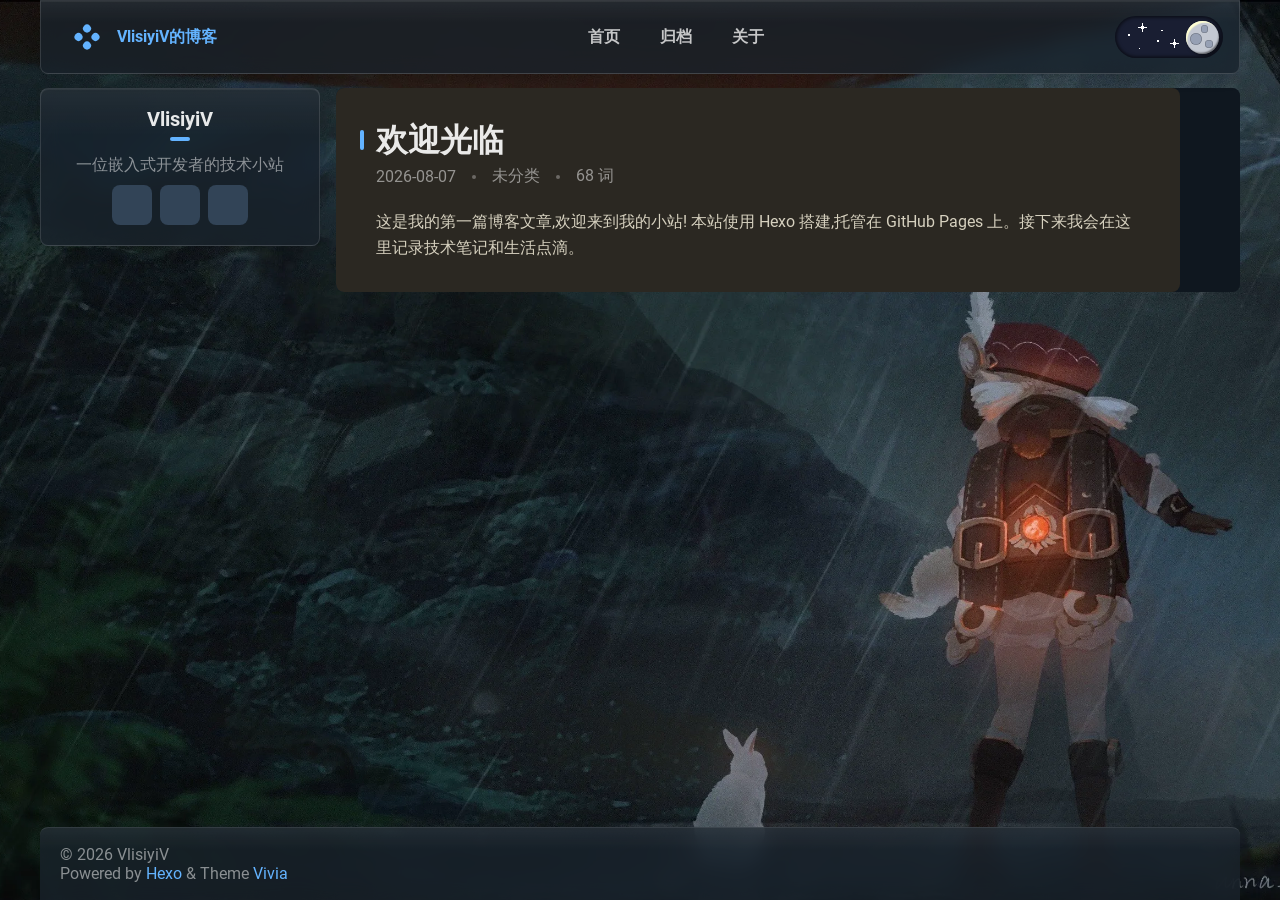
==== commit a089f2d6: "Site updated: 2026-08-07 17:27:22" ====
--- a/index.html
+++ b/index.html
@@ -48,7 +48,7 @@
     <link rel="icon" media="(prefers-color-scheme: dark)" href="/images/favicon-dark-192.png" sizes="192x192">
   
   
-  <link rel="stylesheet" href="/css/style.css?v=20260807t">
+  <link rel="stylesheet" href="/css/style.css?v=20260807b">
 <meta name="generator" content="Hexo 8.1.2"></head>
 
 <body>
--- a/css/style.css
+++ b/css/style.css
@@ -317,7 +317,7 @@
   font: 16px "Roboto", -apple-system, BlinkMacSystemFont, "Segoe UI", "Oxygen", "Ubuntu", "Cantarell", "Fira Sans", "Droid Sans", "Helvetica Neue", sans-serif;
   -webkit-text-size-adjust: 100%;
   background-color: #eef0f4;
-  background-image: url("../images/bg-light.png");
+  background-image: url("../images/bg-light.webp");
   background-size: cover;
   background-position: center;
   background-repeat: no-repeat;
@@ -335,7 +335,7 @@
   left: 0;
   width: 100%;
   height: 100%;
-  background-image: url("../images/bg-dark.jpg");
+  background-image: url("../images/bg-dark.webp");
   background-size: cover;
   background-position: center;
   background-repeat: no-repeat;
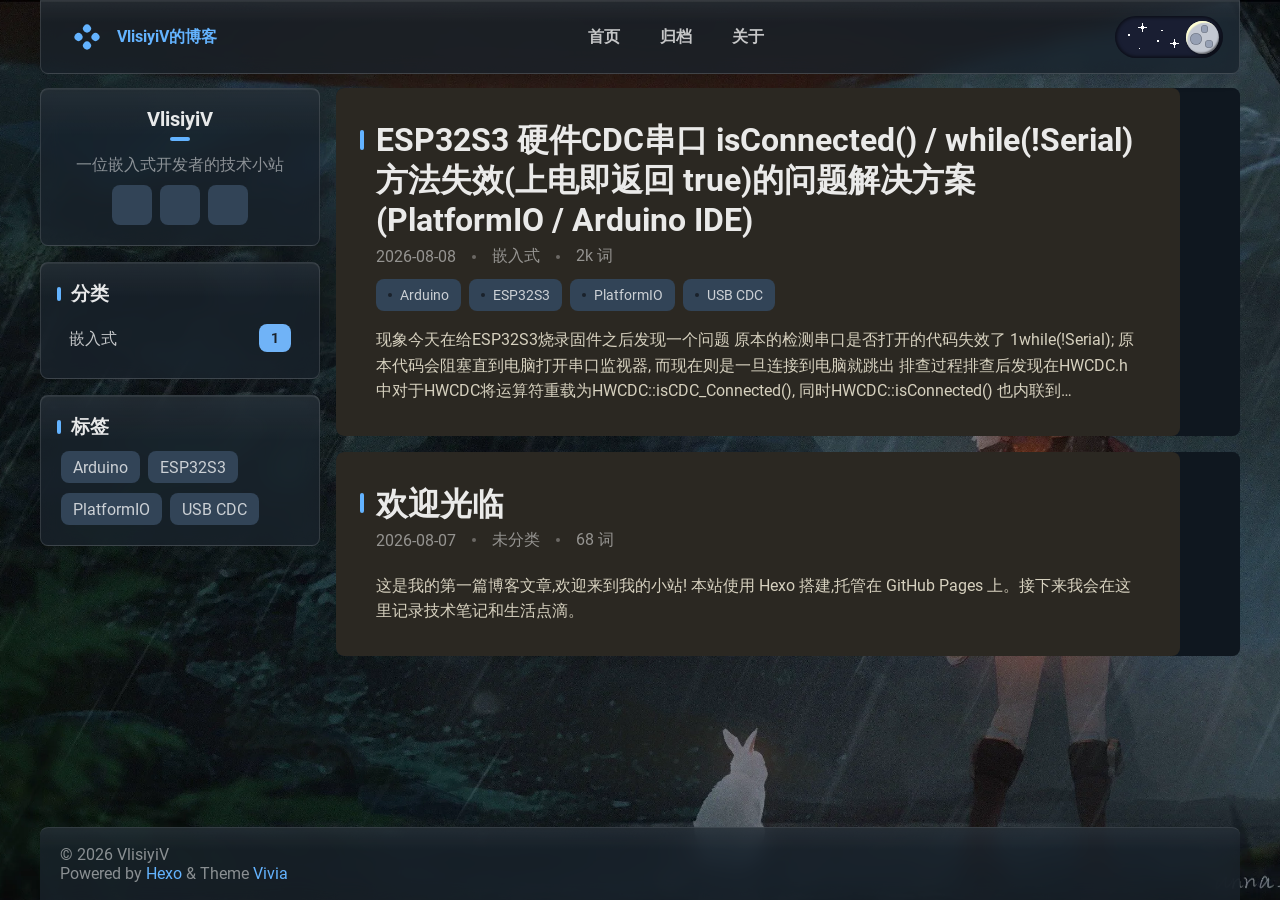
==== commit 19e608a0: "Site updated: 2026-08-08 14:19:52" ====
--- a/index.html
+++ b/index.html
@@ -15,6 +15,7 @@
 
   
   <title>VlisiyiV的博客</title>
+  <link rel="canonical" href="https://blog.033280721.xyz/">
   <meta name="viewport" content="width=device-width, initial-scale=1, shrink-to-fit=no">
 
   <link rel="preload" href="/css/fonts/Roboto-Regular.ttf" as="font" type="font/ttf" crossorigin="anonymous">
@@ -48,7 +49,7 @@
     <link rel="icon" media="(prefers-color-scheme: dark)" href="/images/favicon-dark-192.png" sizes="192x192">
   
   
-  <link rel="stylesheet" href="/css/style.css?v=20260807b">
+  <link rel="stylesheet" href="/css/style.css?v=20260807c">
 <meta name="generator" content="Hexo 8.1.2"></head>
 
 <body>
@@ -172,9 +173,28 @@
       
 
 
-
-    
-      
+  <div class="widget-wrap">
+    <div class="widget">
+      <h3 class="widget-title">分类</h3>
+      <div class="category-box">
+            <a class="category-link" href="/categories/%E5%B5%8C%E5%85%A5%E5%BC%8F/">
+                嵌入式
+                <div class="category-count">1</div>
+            </a>
+        </div>
+    </div>
+  </div>
+
+
+    
+      
+  <div class="widget-wrap">
+    <div class="widget">
+      <h3 class="widget-title">标签</h3>
+      <ul class="widget-tag-list" itemprop="keywords"><li class="widget-tag-list-item"><a class="widget-tag-list-link" href="/tags/Arduino/" rel="tag">Arduino</a></li><li class="widget-tag-list-item"><a class="widget-tag-list-link" href="/tags/ESP32S3/" rel="tag">ESP32S3</a></li><li class="widget-tag-list-item"><a class="widget-tag-list-link" href="/tags/PlatformIO/" rel="tag">PlatformIO</a></li><li class="widget-tag-list-item"><a class="widget-tag-list-link" href="/tags/USB-CDC/" rel="tag">USB CDC</a></li></ul>
+    </div>
+  </div>
+
 
     
   </div>
@@ -182,6 +202,88 @@
     </div>
     <div id="content-body">
       
+   
+
+
+<article id="post-esp32s3-hwcdc-serial-isconnected-fix" class="h-entry article article-type-post" itemprop="blogPost" itemscope itemtype="https://schema.org/BlogPosting">
+   
+  <div class="article-inner">
+    <div class="article-main">
+      <header class="article-header">
+        
+<div class="main-title-bar">
+  <div class="main-title-dot"></div>
+  
+    
+      <h1 itemprop="name">
+        <a class="p-name article-title" href="/2026/08/08/esp32s3-hwcdc-serial-isconnected-fix/">ESP32S3 硬件CDC串口 isConnected() / while(!Serial) 方法失效(上电即返回 true)的问题解决方案(PlatformIO / Arduino IDE)</a>
+      </h1>
+    
+  
+</div>
+
+        <div class='meta-info-bar'>
+          <div class="meta-info">
+  <time class="dt-published" datetime="2026-08-08T05:47:00.000Z" itemprop="datePublished">2026-08-08</time>
+</div>
+          <div class="need-seperator meta-info">
+            <div class="meta-cate-flex">
+  
+  <a class="meta-cate-link" href="/categories/%E5%B5%8C%E5%85%A5%E5%BC%8F/">嵌入式</a>
+   
+</div>
+  
+          </div>
+          <div class="wordcount need-seperator meta-info">
+            2k 词 
+          </div>
+        </div>
+        
+  <ul class="article-tag-list" itemprop="keywords"><li class="article-tag-list-item"><a class="article-tag-list-link" href="/tags/Arduino/" rel="tag">Arduino</a></li><li class="article-tag-list-item"><a class="article-tag-list-link" href="/tags/ESP32S3/" rel="tag">ESP32S3</a></li><li class="article-tag-list-item"><a class="article-tag-list-link" href="/tags/PlatformIO/" rel="tag">PlatformIO</a></li><li class="article-tag-list-item"><a class="article-tag-list-link" href="/tags/USB-CDC/" rel="tag">USB CDC</a></li></ul>
+
+      </header>
+      <div class="e-content article-entry" itemprop="articleBody">
+        
+          <div class="truncate-text">
+            
+              现象今天在给ESP32S3烧录固件之后发现一个问题
+原本的检测串口是否打开的代码失效了
+1while(!Serial);
+
+原本代码会阻塞直到电脑打开串口监视器, 而现在则是一旦连接到电脑就跳出
+排查过程排查后发现在HWCDC.h中对于HWCDC将运算符重载为HWCDC::isCDC_Connected(), 同时HWCDC::isConnected() 也内联到HWCDC::isCDC_Connected()
+而HWCDC::isCDC_Connected() 内部的逻辑是
+1234567891011121314151617181920212223242526272829bool HWCDC::isCDC_Connected() &#123; static bool running = false; // USB 可能被拔出 if (!isPlugged()) &#123; connected = false; running = false; // ISR中的SOF导致固件上传问题 //SOF_TIMEOUT = 5; // 拔掉时 SOF 超时 return false; ...
+            
+          </div>
+        
+      </div>
+
+         
+    </div>
+    
+     
+    <a class="right-panel  non-pic  "
+      
+      href="/2026/08/08/esp32s3-hwcdc-serial-isconnected-fix/" 
+    >
+       
+      <i class="fa-solid fa-angle-right non-pic"></i>
+       
+    </a>
+     
+  </div>
+  
+</article>
+
+
+
+
+
+
+
+
+
    
 
 
--- a/css/style.css
+++ b/css/style.css
@@ -317,7 +317,7 @@
   font: 16px "Roboto", -apple-system, BlinkMacSystemFont, "Segoe UI", "Oxygen", "Ubuntu", "Cantarell", "Fira Sans", "Droid Sans", "Helvetica Neue", sans-serif;
   -webkit-text-size-adjust: 100%;
   background-color: #eef0f4;
-  background-image: url("../images/bg-light.webp");
+  background-image: url("../images/bg-light-v2.webp");
   background-size: cover;
   background-position: center;
   background-repeat: no-repeat;
@@ -335,7 +335,7 @@
   left: 0;
   width: 100%;
   height: 100%;
-  background-image: url("../images/bg-dark.webp");
+  background-image: url("../images/bg-dark-v2.webp");
   background-size: cover;
   background-position: center;
   background-repeat: no-repeat;
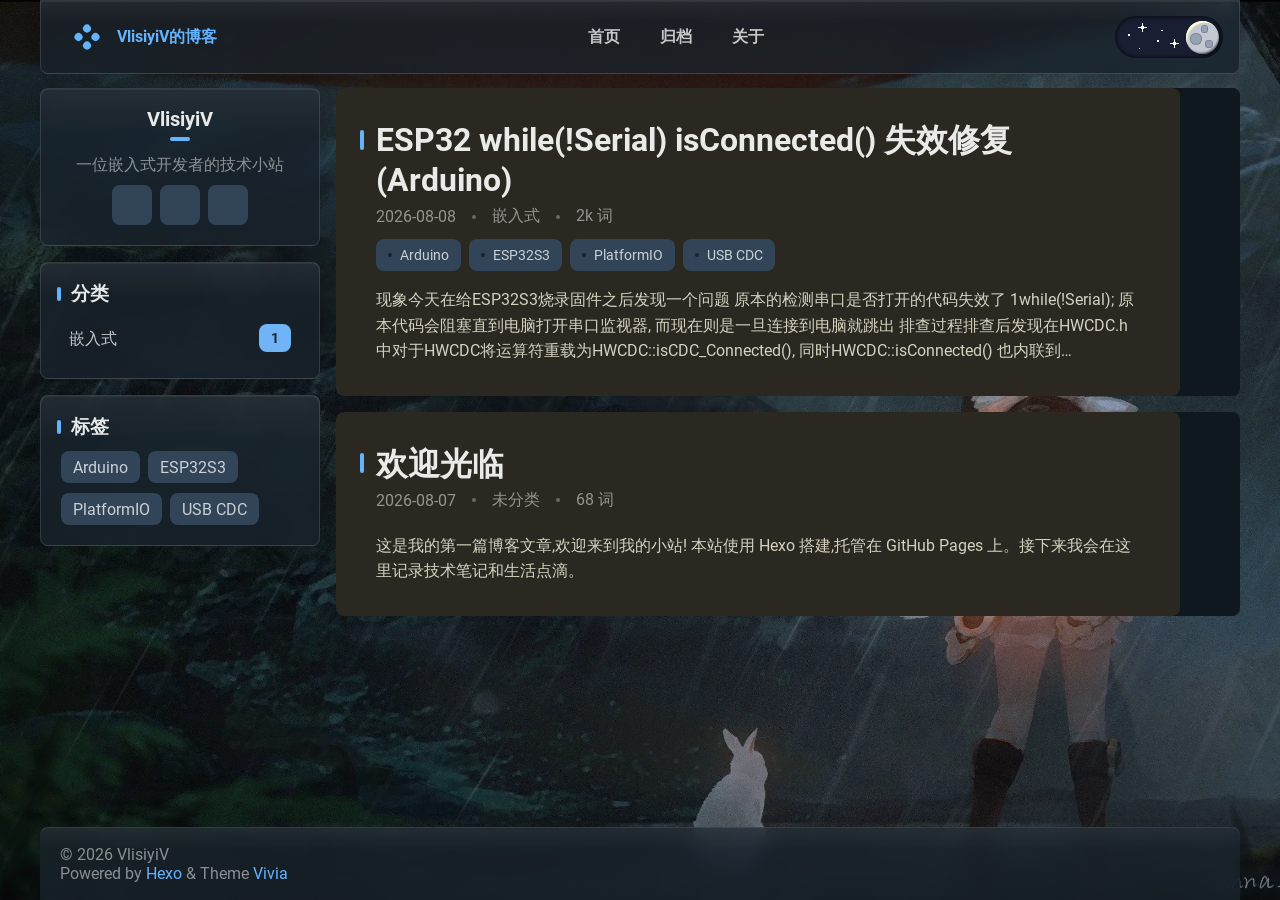
==== commit 9a126288: "Site updated: 2026-08-09 16:49:57" ====
--- a/index.html
+++ b/index.html
@@ -216,7 +216,7 @@
   
     
       <h1 itemprop="name">
-        <a class="p-name article-title" href="/2026/08/08/esp32s3-hwcdc-serial-isconnected-fix/">ESP32S3 硬件CDC串口 isConnected() / while(!Serial) 方法失效(上电即返回 true)的问题解决方案(PlatformIO / Arduino IDE)</a>
+        <a class="p-name article-title" href="/2026/08/08/esp32s3-hwcdc-serial-isconnected-fix/">ESP32 while(!Serial) isConnected() 失效修复(Arduino)</a>
       </h1>
     
   
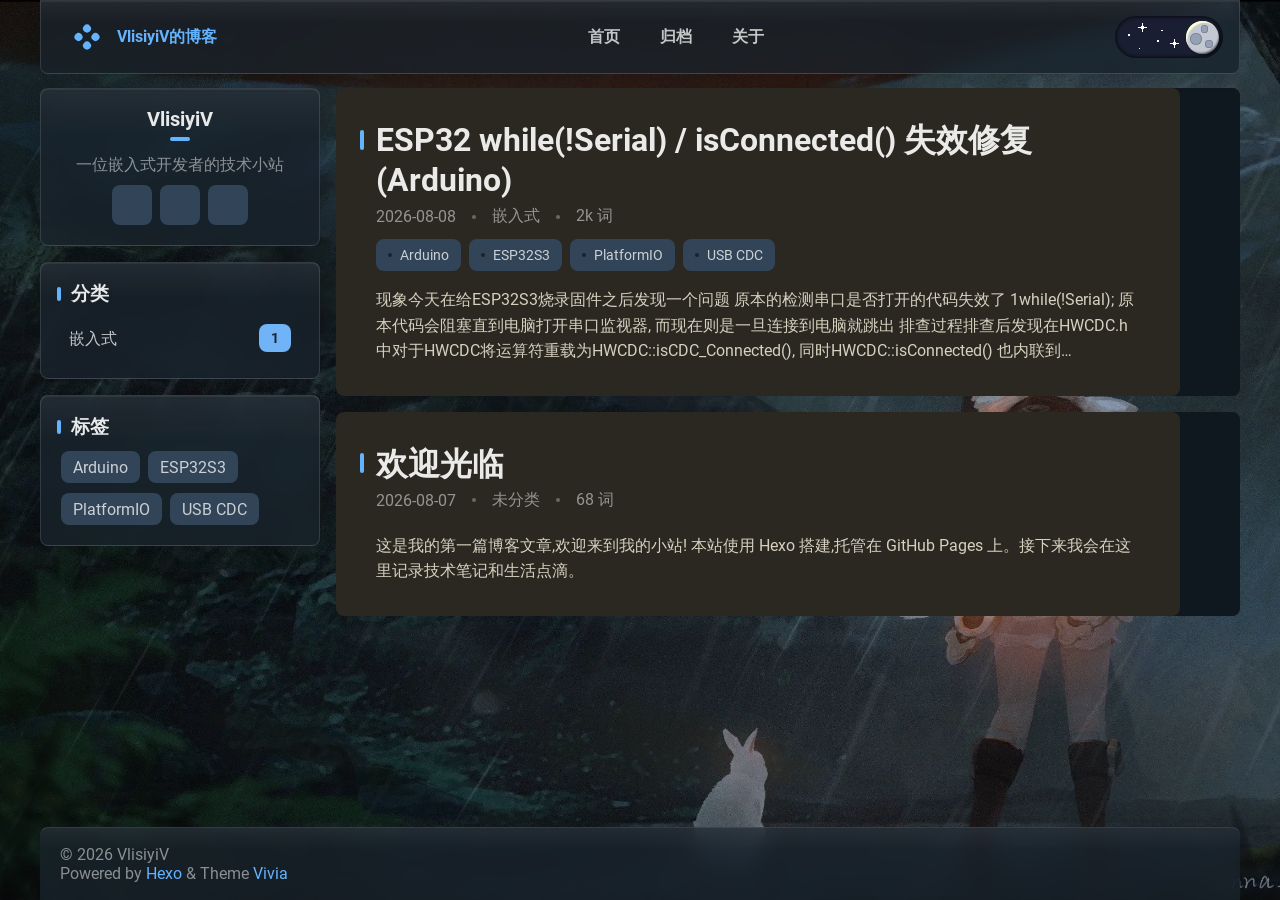
==== commit cf136769: "Site updated: 2026-08-09 16:51:14" ====
--- a/index.html
+++ b/index.html
@@ -216,7 +216,7 @@
   
     
       <h1 itemprop="name">
-        <a class="p-name article-title" href="/2026/08/08/esp32s3-hwcdc-serial-isconnected-fix/">ESP32 while(!Serial) isConnected() 失效修复(Arduino)</a>
+        <a class="p-name article-title" href="/2026/08/08/esp32s3-hwcdc-serial-isconnected-fix/">ESP32 while(!Serial) / isConnected() 失效修复(Arduino)</a>
       </h1>
     
   
